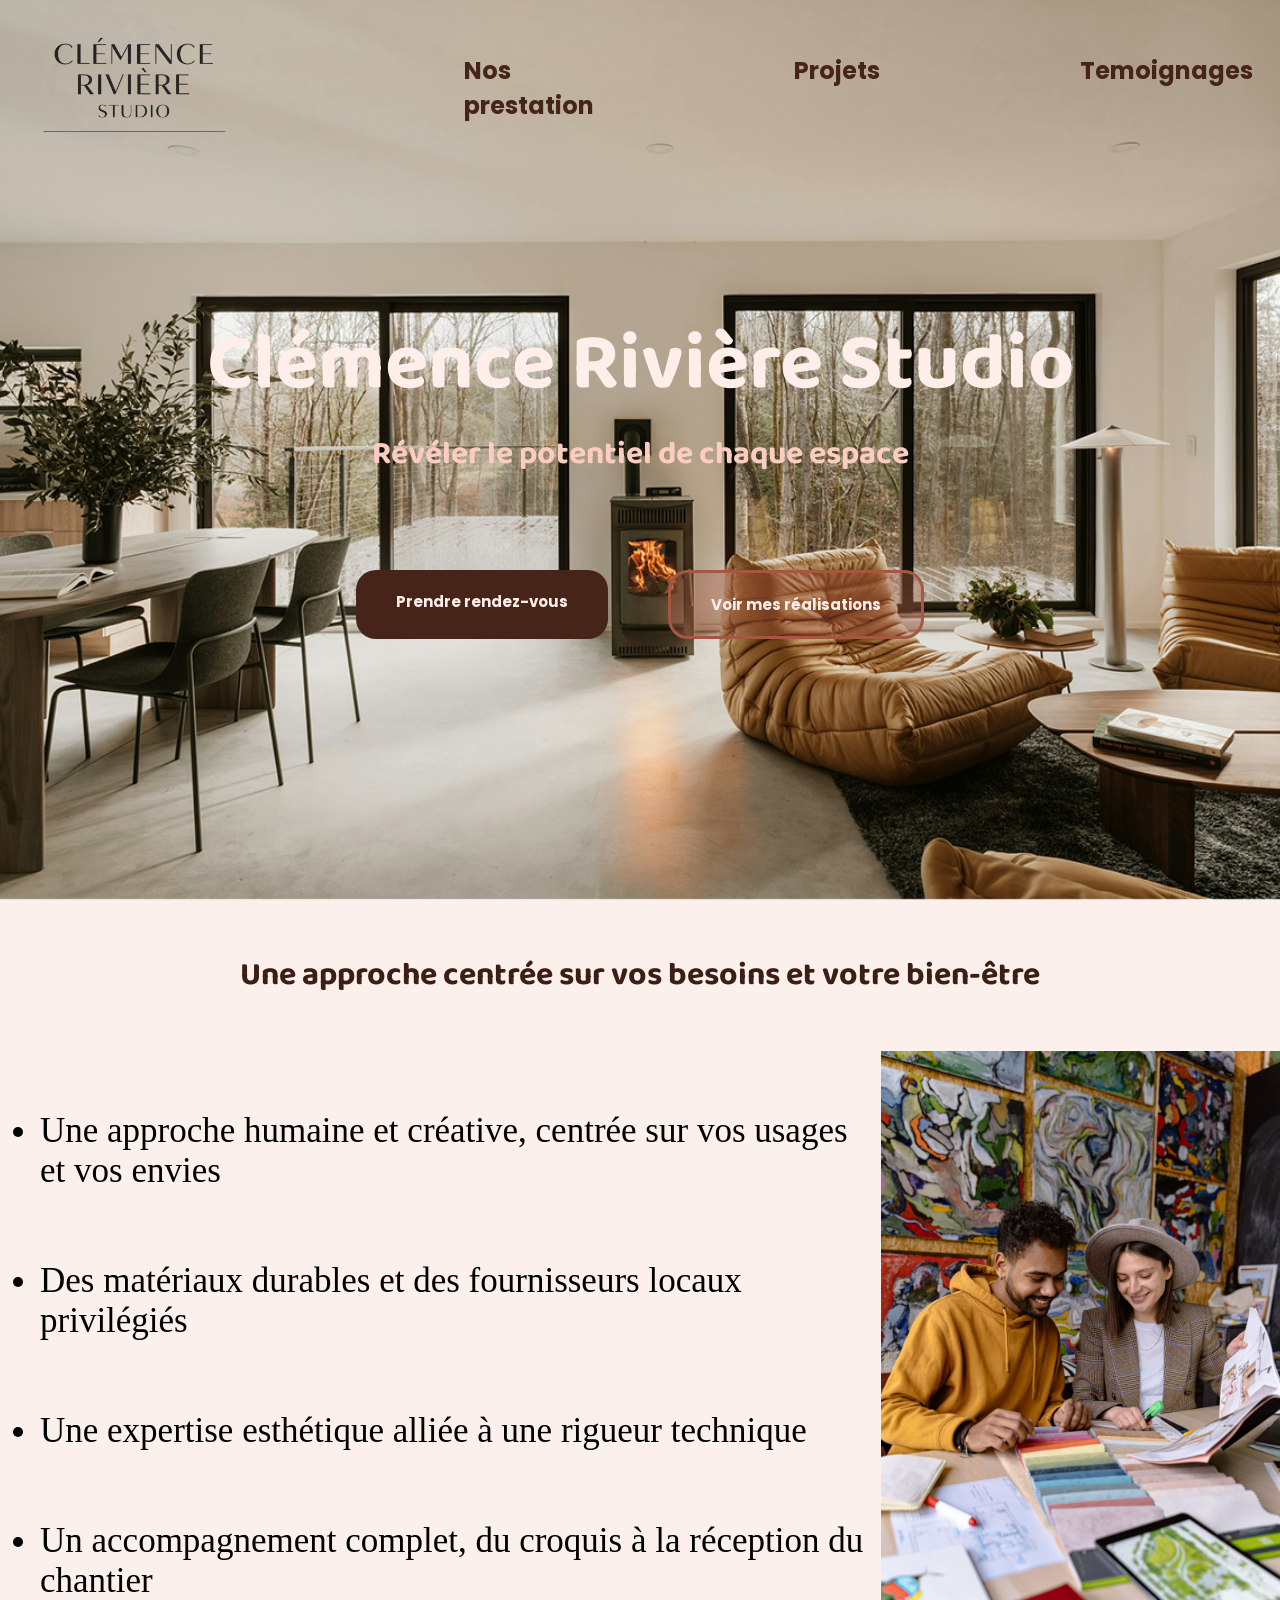
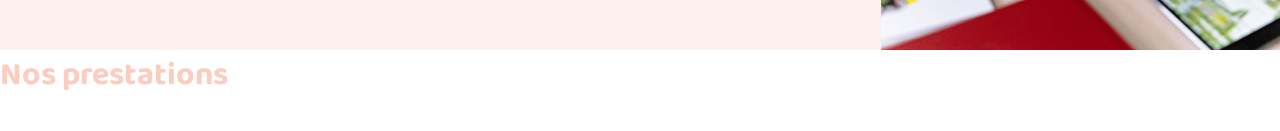
==== index(1).html @ 59224a1b "add animation" ====
<!DOCTYPE html>
<html lang="en">
<head>
    <meta charset="UTF-8">
    <meta name="viewport" content="width=device-width, initial-scale=1.0">
    <title>Document</title>
    <link rel="stylesheet" href="style.css">
   <link rel="preconnect" href="https://fonts.googleapis.com">
<link rel="preconnect" href="https://fonts.gstatic.com" crossorigin>
<link href="https://fonts.googleapis.com/css2?family=Baloo+2:wght@400..800&family=Poppins:ital,wght@0,100;0,200;0,300;0,400;0,500;0,600;0,700;0,800;0,900;1,100;1,200;1,300;1,400;1,500;1,600;1,700;1,800;1,900&display=swap" rel="stylesheet">
</head>
<script>
    window.addEventListener("scroll", function() {

        const navbar = document.querySelector("header");

        if (window.scrollY > 100) {
            navbar.classList.add("scrolled");
        } else {
            navbar.classList.remove("scrolled");
        }

    });
    window.addEventListener("scroll", function() {
        const container =document.querySelector(".container2");
        if(window.scrollY > 200) {
            container.classList.add("scrolle");
        } else {
            container.classList.remove("scrolle");
        }
    });
</script>
<body>
    <header>
        <a href=""><img src="/asset/logo.png" alt="" width="259px" height="169px"></a>
        <nav>
            <a href="">Nos prestation</a>
            <a href="">Projets</a>
            <a href="">Temoignages</a>
            <a href="">contact</a>
        </nav>
    </header>
    <main>
        <section class="hero">
            <div class="container">
                <h1>Clémence Rivière Studio</h1>
                <h2>Révéler le potentiel de chaque espace</h2>
                <div class="bouton">
                <a class="rdv" href="">Prendre rendez-vous</a>
                <a class="réalisation" href="">Voir mes réalisations</a>
            </div>
            </div>
        </section>
        <section class="promesse">
            <h2 class="bien-être">Une approche centrée sur vos besoins et votre bien-être</h2>
            <div class="container2">
                <ul class="liste1">
                    <li>
                        Une approche humaine et créative, centrée sur vos usages et vos envies
                    </li><br>
                    <li>
                        Des matériaux durables et des fournisseurs locaux privilégiés
                    </li><br>
                    <li>
                        Une expertise esthétique alliée à une rigueur technique
                    </li><br>
                    <li>
                        Un accompagnement complet, du croquis à la réception du chantier
                    </li>
                </ul>
                <img src="/asset/promesses-pexels-shkrabaanthony-6322392.jpg" alt="" width="399px" height="599px">
            </div>
        </section>
        <section class="prestation">
            <h2 class="titre-prestation">Nos prestations</h2>
            <div class="container3">

            </div>
        </section>
    </main>
</body>
</html>
---- style.css ----
body {
  margin: 0;
}
header {
  display: flex;   
    position: fixed;
    background-size: cover;
    top: 0;
    left: 0;
    width: 100%;
    display: flex;
    align-items: center;
    padding: 1px 5px;
    background-color: transparent;  
    transition: background-color 0.3s ease
}

nav {
  display: flex;
  margin-left: 200px;
  gap: 200px;
}
nav a {
  font-family: "Poppins", sans-serif;
  font-weight: 600;
  font-style: normal;
  text-decoration: none;
  color: #47241a;
  font-weight: bolder;
  font-size: 24px;
}
.hero {
  width: 100%;
  height: 100vh;
  background-image: url("asset/unsplash_fZHP8uq6WhQ.png");
  background-size: cover;
  background-position: center;
}
.container {
    padding-top: 100px;
  height: 800px;
  display: flex;
  justify-content: center;
  align-items: center;
  flex-direction: column;
  animation: apparition 1.5s ease-out;
}
h1 {
  
  margin: 0px;
  padding: 0px;
  color: #ffeeea;
  font-family: "Baloo 2", sans-serif;
  font-optical-sizing: auto;
  font-weight: bolder;
  font-size: 80px;
}
h2 {
  margin: 0px;
  padding: 0px;
  font-family: "Baloo 2", sans-serif;
  color: #fbcdc0;
  font-size: 32px;
  margin-bottom: 30px;
}

@keyframes apparition {

    from {
        opacity: 0;
        transform: translateY(40px);
    }

    to {
        opacity: 1;
        transform: translateY(0);
    }

}

.bouton a {
  text-decoration: none;
  padding: 20px 40px 20px 40px;
  border-radius: 20px;
}
.bouton {
  margin: 60px;
  display: flex;
  gap: 60px;
}
.rdv {
  font-family: "Poppins", sans-serif;
  font-weight: bold;
  font-style: normal;
  color: #ffeeea;
  background-color: #47241a;
  font-size: 15px;
}
.réalisation{
  background-color: #a456415f;
    border: solid;
    font-family: "Poppins", sans-serif;
    border-color:#A45741 ;
    color: #ffeeea;
    font-size: 15px;
    font-weight: bold;
}
.rdv:hover{
    background-color: #3B1E15;
}
.réalisation:hover{
    background-color: #A45741;
}
.promesse{
    background-color: #fcf0ed;
}
.container2{
    padding-top: 20px;
display: flex;
justify-content: space-around;
}
.container2.scrolle{
   animation: slide-in 3s;
}

 @keyframes slide-in {
    from {
        transform: translateX(100px);
        opacity: 0;
    }

    to {
        transform: translateX(0);
        opacity: 1;
    }
}

.liste1{
    margin-top: 30px;
    font-size: 35px;
}
.bien-être{
    color: #3B1E15;
    padding-top: 50px;
    display: flex;
    justify-content: center;
}
li{
    padding-top: 30px;
}
header.scrolled {
  background-color: #ffffff;
}
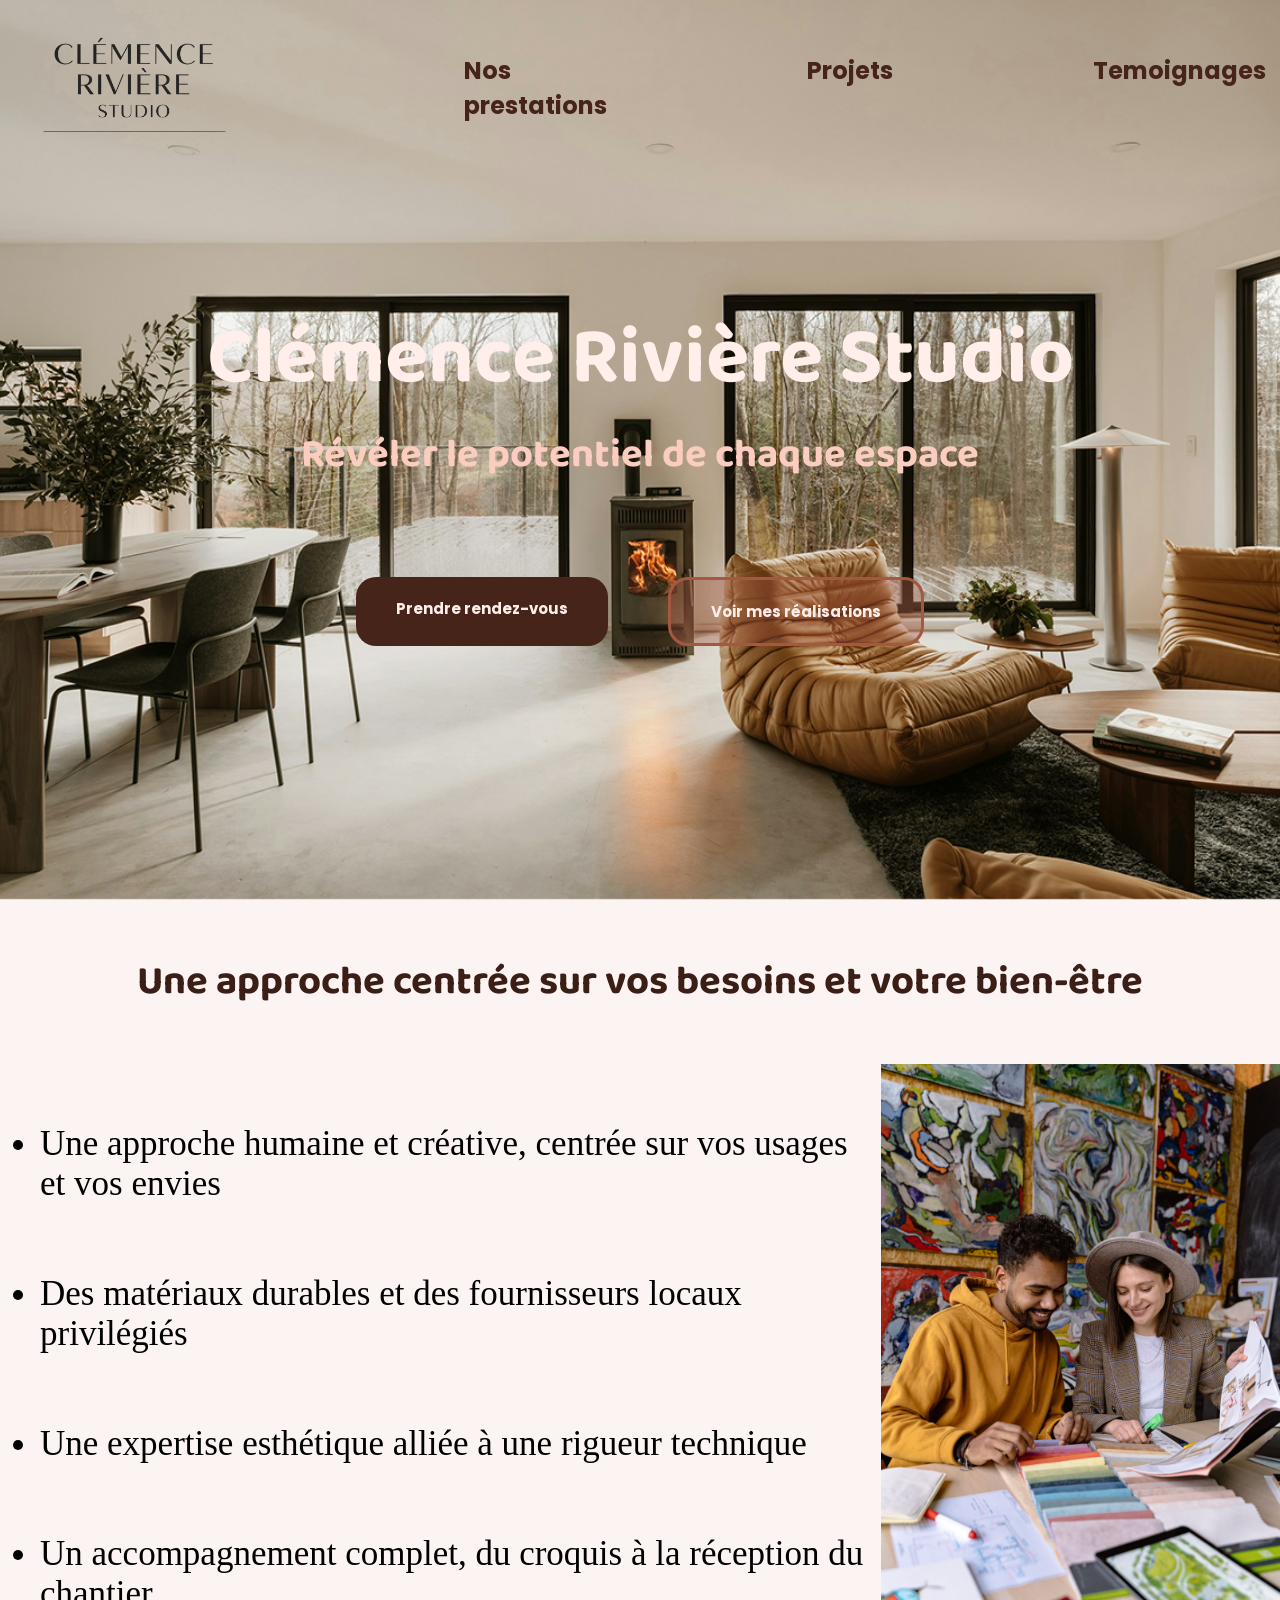
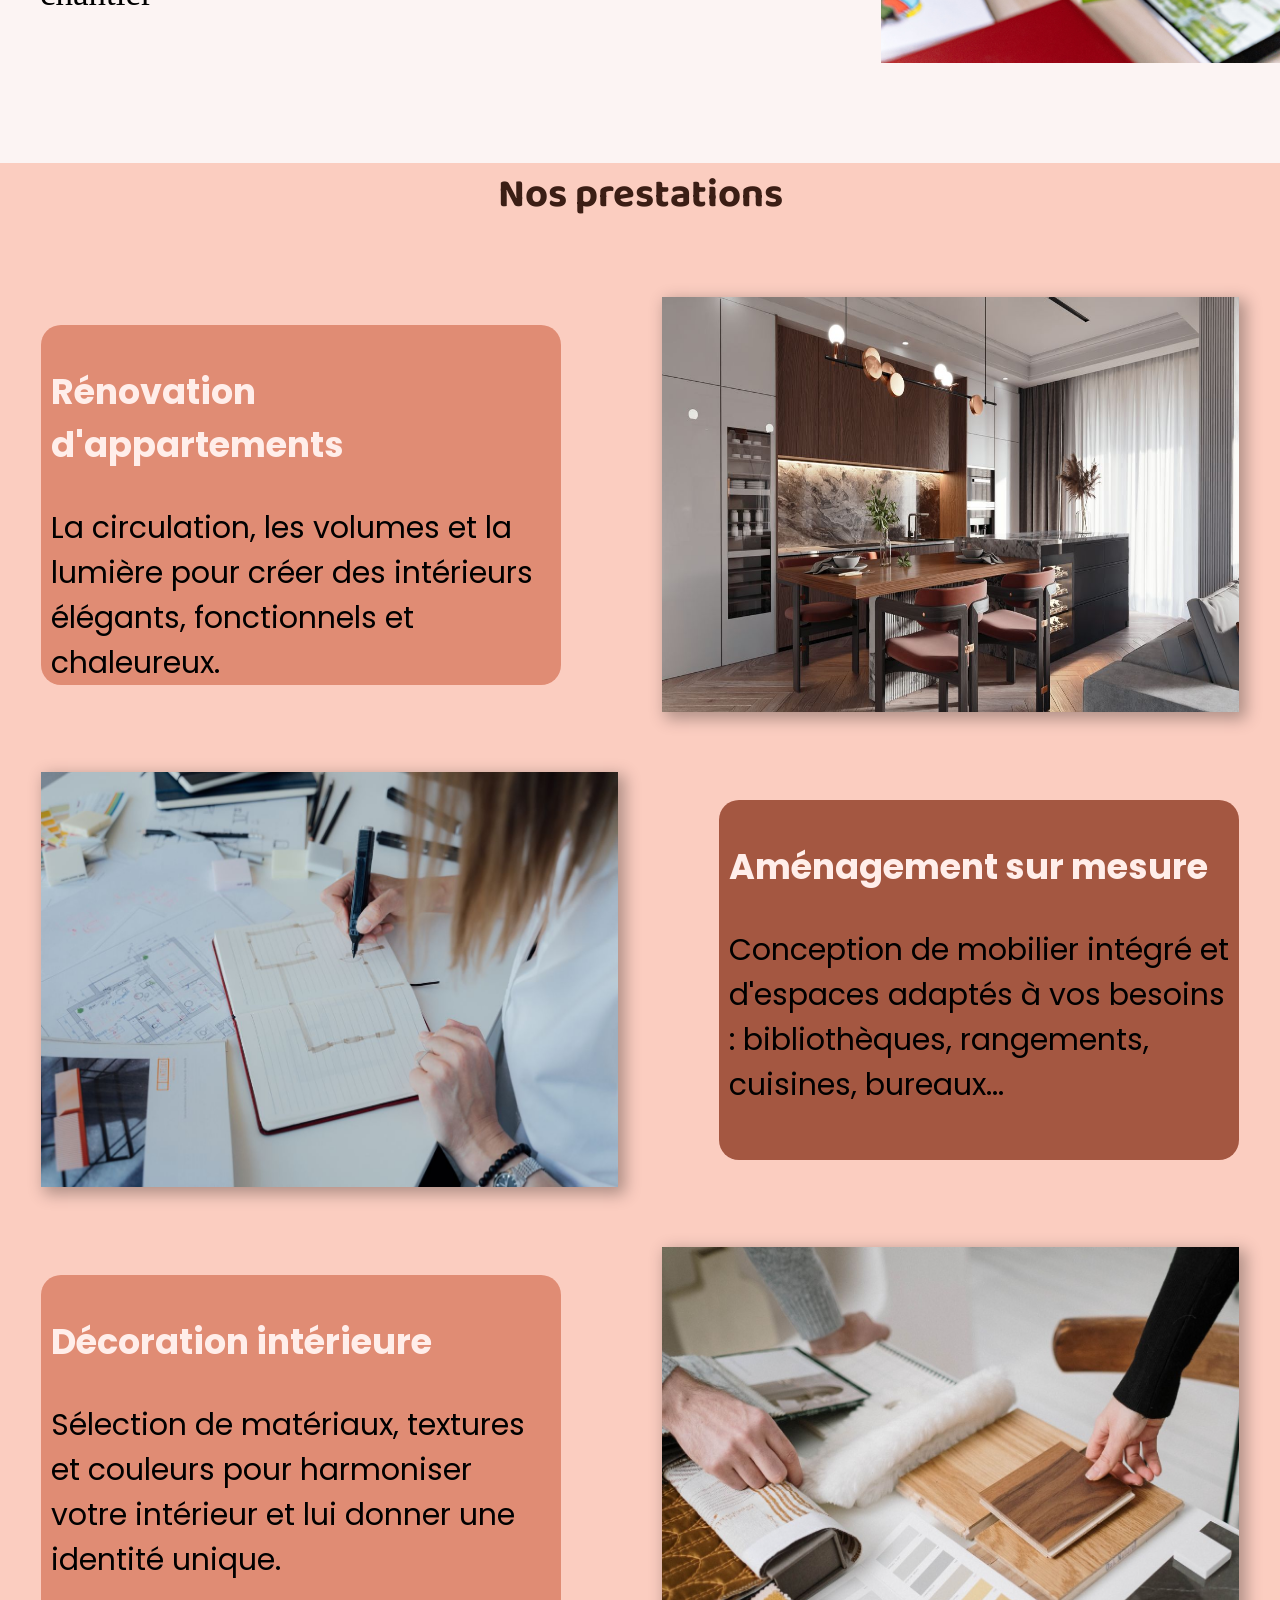
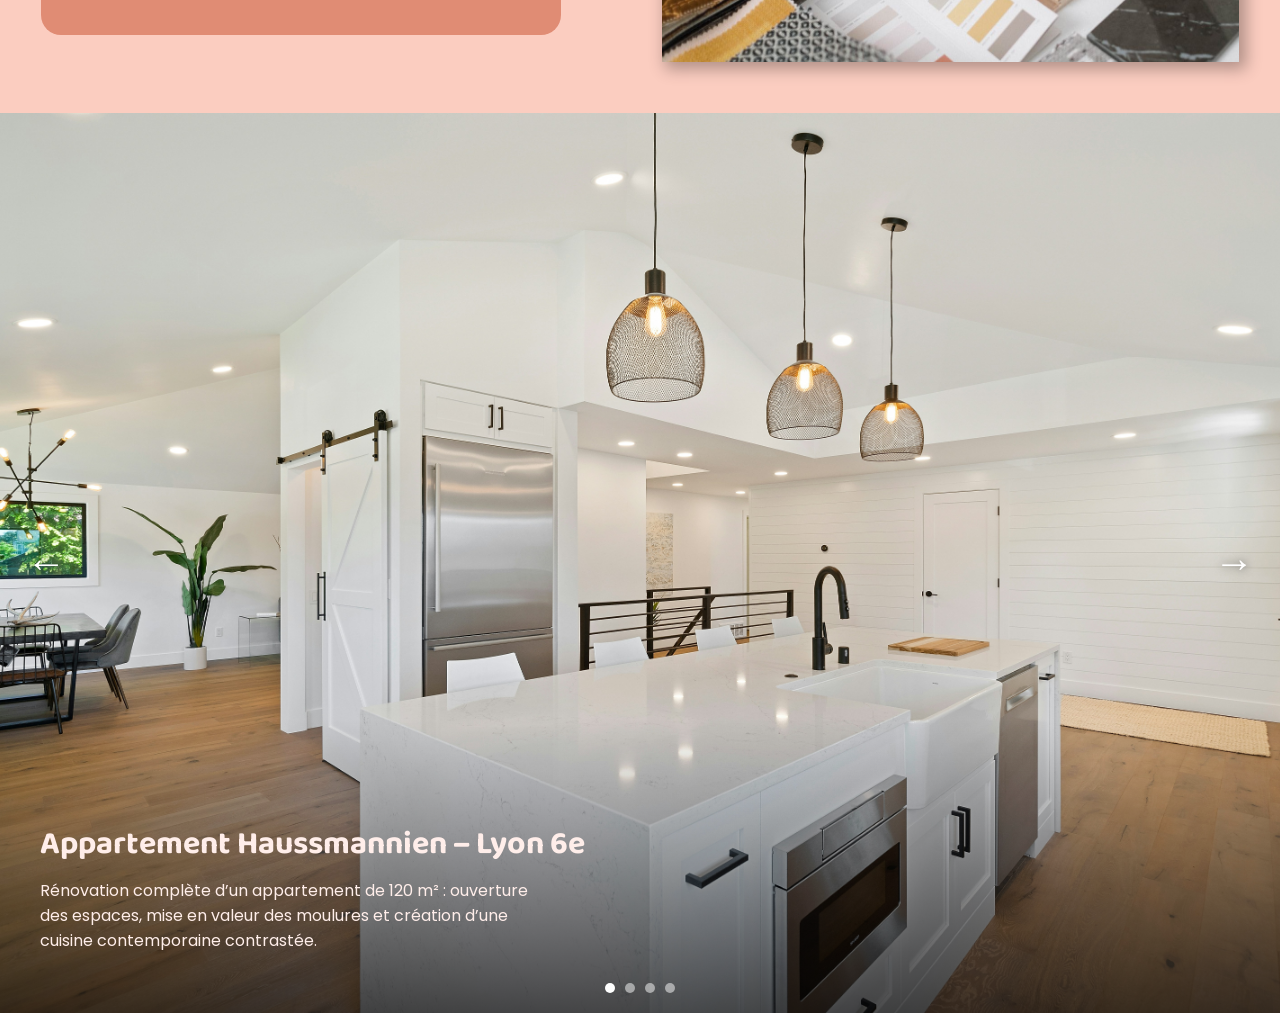
==== commit 91b710e4: "architecture" ====
--- a/index(1).html
+++ b/index(1).html
@@ -1,82 +1,153 @@
-<!DOCTYPE html>
+<!doctype html>
 <html lang="en">
-<head>
-    <meta charset="UTF-8">
-    <meta name="viewport" content="width=device-width, initial-scale=1.0">
+  <head>
+    <meta charset="UTF-8" />
+    <meta name="viewport" content="width=device-width, initial-scale=1.0" />
     <title>Document</title>
-    <link rel="stylesheet" href="style.css">
-   <link rel="preconnect" href="https://fonts.googleapis.com">
-<link rel="preconnect" href="https://fonts.gstatic.com" crossorigin>
-<link href="https://fonts.googleapis.com/css2?family=Baloo+2:wght@400..800&family=Poppins:ital,wght@0,100;0,200;0,300;0,400;0,500;0,600;0,700;0,800;0,900;1,100;1,200;1,300;1,400;1,500;1,600;1,700;1,800;1,900&display=swap" rel="stylesheet">
-</head>
-<script>
-    window.addEventListener("scroll", function() {
-
-        const navbar = document.querySelector("header");
-
-        if (window.scrollY > 100) {
-            navbar.classList.add("scrolled");
-        } else {
-            navbar.classList.remove("scrolled");
-        }
-
-    });
-    window.addEventListener("scroll", function() {
-        const container =document.querySelector(".container2");
-        if(window.scrollY > 200) {
-            container.classList.add("scrolle");
-        } else {
-            container.classList.remove("scrolle");
-        }
-    });
-</script>
-<body>
+    <link rel="stylesheet" href="style.css" />
+    <link rel="preconnect" href="https://fonts.googleapis.com" />
+    <link rel="preconnect" href="https://fonts.gstatic.com" crossorigin />
+    <link
+      href="https://fonts.googleapis.com/css2?family=Baloo+2:wght@400..800&family=Poppins:ital,wght@0,100;0,200;0,300;0,400;0,500;0,600;0,700;0,800;0,900;1,100;1,200;1,300;1,400;1,500;1,600;1,700;1,800;1,900&display=swap"
+      rel="stylesheet"
+    />
+  </head>
+  <body>
     <header>
-        <a href=""><img src="/asset/logo.png" alt="" width="259px" height="169px"></a>
-        <nav>
-            <a href="">Nos prestation</a>
-            <a href="">Projets</a>
-            <a href="">Temoignages</a>
-            <a href="">contact</a>
-        </nav>
+      <a href=""
+        ><img src="/asset/logo.png" alt="" width="259px" height="169px"
+      /></a>
+      <nav>
+        <a href="">Nos prestations</a>
+        <a href="">Projets</a>
+        <a href="">Temoignages</a>
+        <a href="">Contact</a>
+      </nav>
     </header>
     <main>
-        <section class="hero">
-            <div class="container">
-                <h1>Clémence Rivière Studio</h1>
-                <h2>Révéler le potentiel de chaque espace</h2>
-                <div class="bouton">
-                <a class="rdv" href="">Prendre rendez-vous</a>
-                <a class="réalisation" href="">Voir mes réalisations</a>
+      <section class="hero">
+        <div class="container">
+          <h1>Clémence Rivière Studio</h1>
+          <h2>Révéler le potentiel de chaque espace</h2>
+          <div class="bouton">
+            <a class="rdv" href="">Prendre rendez-vous</a>
+            <a class="réalisation" href="">Voir mes réalisations</a>
+          </div>
+        </div>
+      </section>
+      <section class="promesse">
+        <h2 class="bien-être">
+          Une approche centrée sur vos besoins et votre bien-être
+        </h2>
+        <div class="container2">
+          <ul class="liste1">
+            <li>
+              Une approche humaine et créative, centrée sur vos usages et vos
+              envies
+            </li>
+            <br />
+            <li>
+              Des matériaux durables et des fournisseurs locaux privilégiés
+            </li>
+            <br />
+            <li>Une expertise esthétique alliée à une rigueur technique</li>
+            <br />
+            <li>
+              Un accompagnement complet, du croquis à la réception du chantier
+            </li>
+          </ul>
+          <img
+            src="/asset/promesses-pexels-shkrabaanthony-6322392.jpg"
+            alt=""
+            width="399px"
+            height="599px"
+          />
+        </div>
+      </section>
+      <section class="prestation">
+        <h2 class="titre-prestation">Nos prestations</h2>
+        <div class="Rénovation">
+          <div class="texte">
+            <h3>Rénovation d'appartements</h3>
+            <p>
+              La circulation, les volumes et la lumière pour créer des
+              intérieurs élégants, fonctionnels et chaleureux.
+            </p>
+          </div>
+          <img
+            class="img-renovation"
+            src="/asset/renovation-pexels-scene-design-144978225-14615702.jpg"
+            alt=""
+            width="577px"
+            height="415px"
+          />
+        </div>
+        <div class="Rénovation inverse">
+          <div class="texte">
+            <h3>Aménagement sur mesure</h3>
+            <p>
+              Conception de mobilier intégré et d'espaces adaptés à vos besoins
+              : bibliothèques, rangements, cuisines, bureaux...
+            </p>
+          </div>
+          <img
+          class="img-renovation"
+            src="/asset/amenagement-pexels-shkrabaanthony-5292237.jpg"
+            alt=""
+            width="577px"
+            height="415px"
+          />
+        </div>
+        <div class="Rénovation">
+          <div class="texte">
+            <h3>Décoration intérieure</h3>
+            <p>
+              Sélection de matériaux, textures et couleurs pour harmoniser votre
+              intérieur et lui donner une identité unique.
+            </p>
+          </div>
+          <img
+          class="img-renovation"
+            src ="/asset/decoration-interieur-pexels-cottonbro-6583355.jpg"
+            alt=""
+            width="577px"
+            height="415px"
+          />
+        </div>
+      </section>
+      <section>
+        <section class="slider">
+    <div class="slides">
+        <div class="slide">
+            <div class="legende">
+                <h3> Appartement Haussmannien – Lyon 6e</h3>
+                <p>Rénovation complète d’un appartement de 120 m² : ouverture des espaces, mise en valeur des moulures et création d’une cuisine contemporaine contrastée.</p>
             </div>
+        </div>
+        <div class="slide">
+            <div class="legende">
+                <h3>Maison contemporaine – Annecy</h3>
+                <p>Aménagement intérieur complet : création d’un grand espace de vie traversant, matériaux naturels et mobilier sur mesure en bois clair.</p>
             </div>
-        </section>
-        <section class="promesse">
-            <h2 class="bien-être">Une approche centrée sur vos besoins et votre bien-être</h2>
-            <div class="container2">
-                <ul class="liste1">
-                    <li>
-                        Une approche humaine et créative, centrée sur vos usages et vos envies
-                    </li><br>
-                    <li>
-                        Des matériaux durables et des fournisseurs locaux privilégiés
-                    </li><br>
-                    <li>
-                        Une expertise esthétique alliée à une rigueur technique
-                    </li><br>
-                    <li>
-                        Un accompagnement complet, du croquis à la réception du chantier
-                    </li>
-                </ul>
-                <img src="/asset/promesses-pexels-shkrabaanthony-6322392.jpg" alt="" width="399px" height="599px">
+        </div>
+        <div class="slide">
+            <div class="legende">
+                <h3>Studio étudiant – Villeurbanne</h3>
+                <p>Optimisation d’un petit espace de 25 m² avec mobilier modulable et ambiance minimaliste chaleureuse.</p>
             </div>
-        </section>
-        <section class="prestation">
-            <h2 class="titre-prestation">Nos prestations</h2>
-            <div class="container3">
-
+        </div>
+        <div class="slide">
+            <div class="legende">
+                <h3>Boutique artisanale – Croix-Rousse</h3>
+                <p>Transformation d’un ancien atelier en boutique lumineuse : jeu de textures entre béton ciré, bois brut et verrières d’atelier.</p>
             </div>
-        </section>
+        </div>
+    </div>
+    <button class="fleche gauche" aria-label="Image précédente">←</button>
+    <button class="fleche droite" aria-label="Image suivante">→</button>
+    <div class="points"></div>
+      </section>
     </main>
-</body>
-</html>+    <script src="app.js"></script>
+  </body>
+</html>
--- a/style.css
+++ b/style.css
@@ -12,7 +12,8 @@
     align-items: center;
     padding: 1px 5px;
     background-color: transparent;  
-    transition: background-color 0.3s ease
+    transition: background-color 0.3s ease;
+    z-index: 10;
 }
 
 nav {
@@ -60,7 +61,7 @@
   padding: 0px;
   font-family: "Baloo 2", sans-serif;
   color: #fbcdc0;
-  font-size: 32px;
+  font-size: 40px;
   margin-bottom: 30px;
 }
 
@@ -112,7 +113,8 @@
     background-color: #A45741;
 }
 .promesse{
-    background-color: #fcf0ed;
+    background-color: #fcf4f3;
+    padding-bottom: 100px;
 }
 .container2{
     padding-top: 20px;
@@ -140,6 +142,7 @@
     font-size: 35px;
 }
 .bien-être{
+  font-size: 40px;
     color: #3B1E15;
     padding-top: 50px;
     display: flex;
@@ -152,3 +155,126 @@
   background-color: #ffffff;
 }
 
+.prestation{
+  background-color: #FBCDC0;
+  height: 1550px;
+}
+.titre-prestation{
+  color: #3B1E15;
+  display: flex;
+  justify-content: center;
+  margin-bottom: 70px;
+  font-size: 40px;
+}
+
+.Rénovation {
+  display: flex;
+  align-items: center;
+  gap: 60px;
+  justify-content: space-evenly;
+}
+
+.texte {
+  font-family: "Poppins", sans-serif;
+  border-radius: 20px;
+  font-size: 30px;
+  width: 500px;
+  background-color: #E08C74;
+  padding: 5px 10px 5px 10px;
+  height: 350px;
+}
+.img-renovation{
+  box-shadow: 5px 5px 15px 2px rgba(0, 0, 0, 0.3);
+}
+h3{
+  color: #ffeeea;
+}
+.inverse {
+  flex-direction: row-reverse;
+}
+.inverse .texte{
+  background-color: #A45741;
+}
+.prestation .Rénovation {
+  margin-bottom: 60px;
+}
+.slider {
+  position: relative;
+  width: 100%;
+  height: 100vh;
+  overflow: hidden;
+}
+.slides {
+  display: flex;
+  height: 100%;
+  transition: transform 0.8s ease;
+}
+.slide {
+  position: relative;
+  min-width: 100%;
+  height: 100%;
+  background-size: cover;
+  background-position: center;
+}
+
+/* une image par slide */
+.slide:nth-child(1) { background-image: url("asset/im3rd-media-FJZtZldA-uE-unsplash.jpg"); }
+.slide:nth-child(2) { background-image: url("asset/blanc2.png"); }
+.slide:nth-child(3) { background-image: url("/asset/hakim-menikh-lcoAS3tYlx4-unsplash.jpg"); }
+.slide:nth-child(4) { background-image: url("asset/tem-rysh-F6-U5fGAOik-unsplash.jpg"); }
+
+/* texte sur l'image */
+.legende {
+  position: absolute;
+  left: 0;
+  right: 0;
+  bottom: 0;
+  padding: 100px 40px 60px;
+  color: #ffeeea;
+  background: linear-gradient(to top, rgba(0, 0, 0, 0.65), transparent);
+}
+.legende h3 {
+  margin: 0 0 8px;
+  font-family: "Baloo 2", sans-serif;
+  font-size: 32px;
+}
+.legende p {
+  margin: 0;
+  max-width: 500px;
+  font-family: "Poppins", sans-serif;
+  font-size: 16px;
+}
+
+
+.fleche {
+  position: absolute;
+  top: 50%;
+  transform: translateY(-50%);
+  background: none;
+  border: none;
+  color: #fff;
+  font-size: 40px;
+  text-shadow: 0 0 8px rgba(0, 0, 0, 0.5);
+  cursor: pointer;
+}
+.gauche { left: 20px; }
+.droite { right: 20px; }
+
+.points {
+  position: absolute;
+  bottom: 20px;
+  left: 50%;
+  transform: translateX(-50%);
+  display: flex;
+  gap: 10px;
+}
+.point {
+  width: 10px;
+  height: 10px;
+  border-radius: 50%;
+  background: rgba(255, 255, 255, 0.5);
+  cursor: pointer;
+}
+.point.actif {
+  background: #fff;
+}
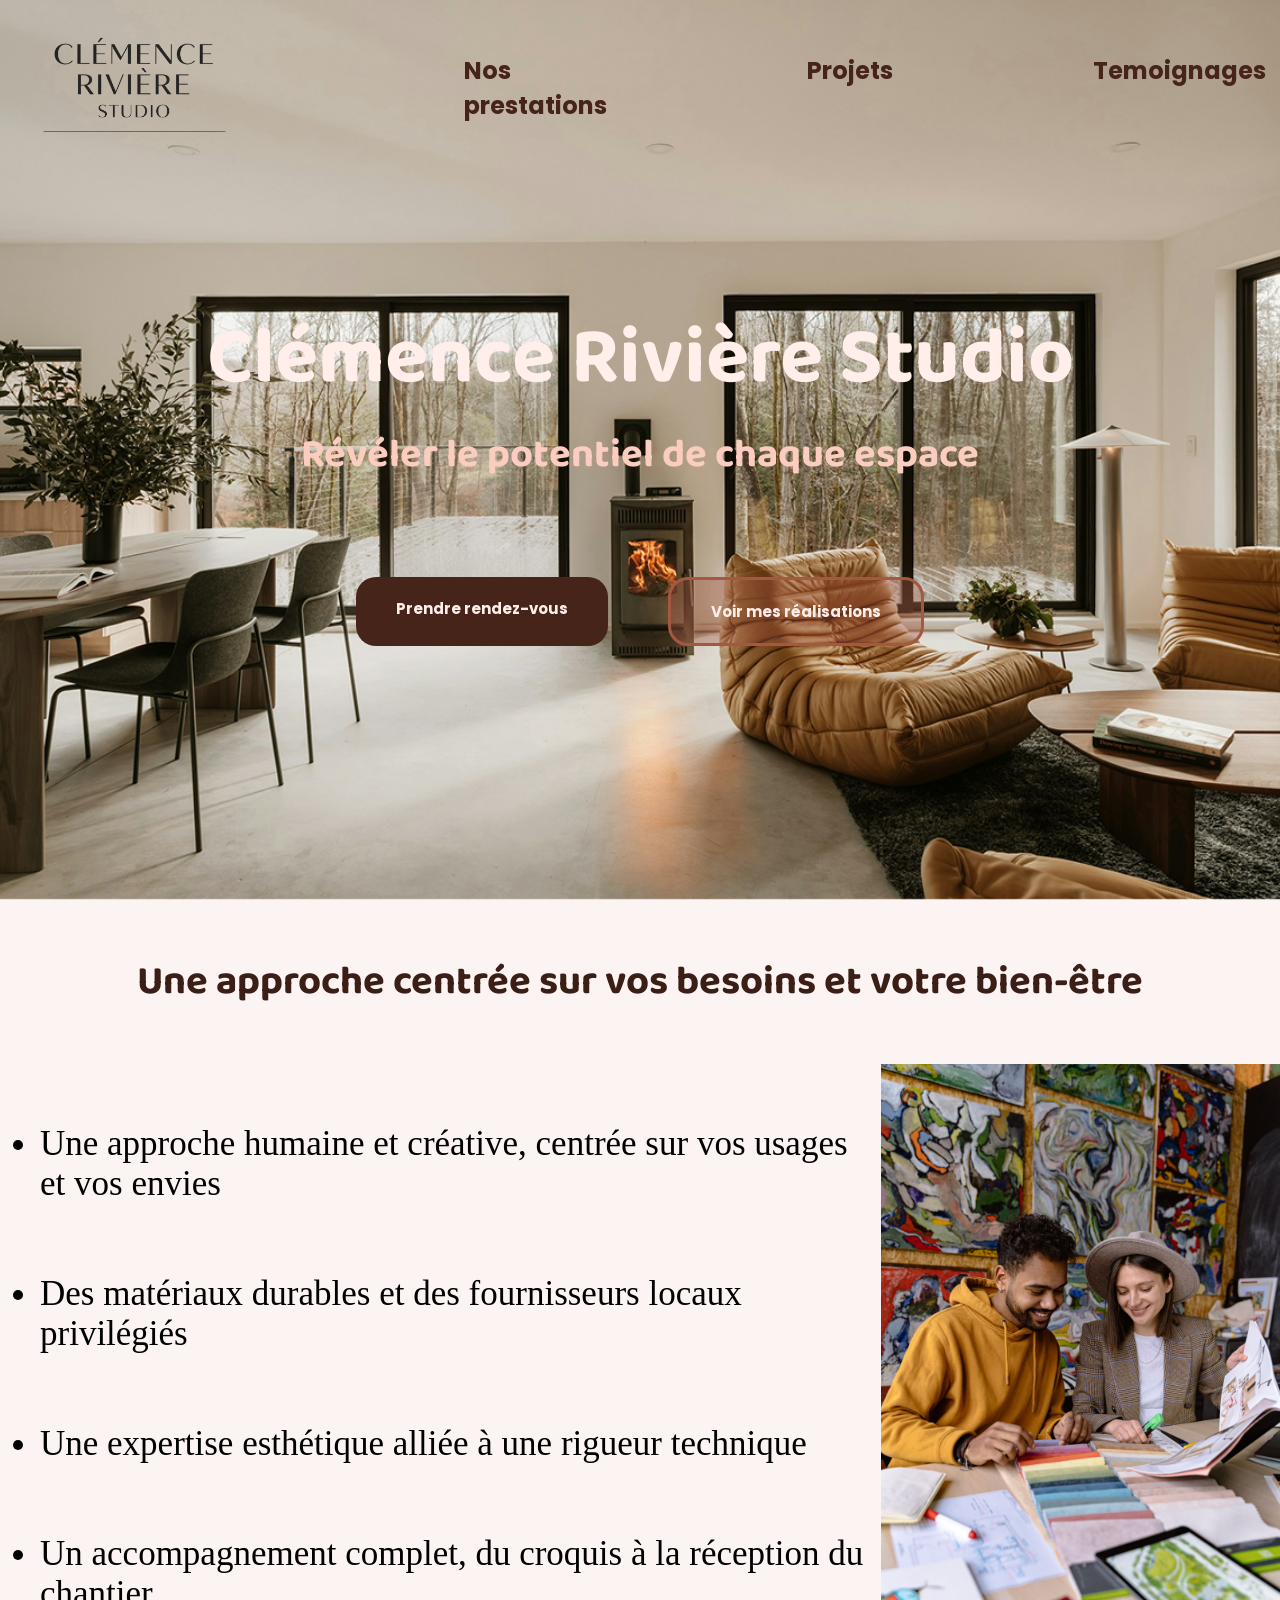
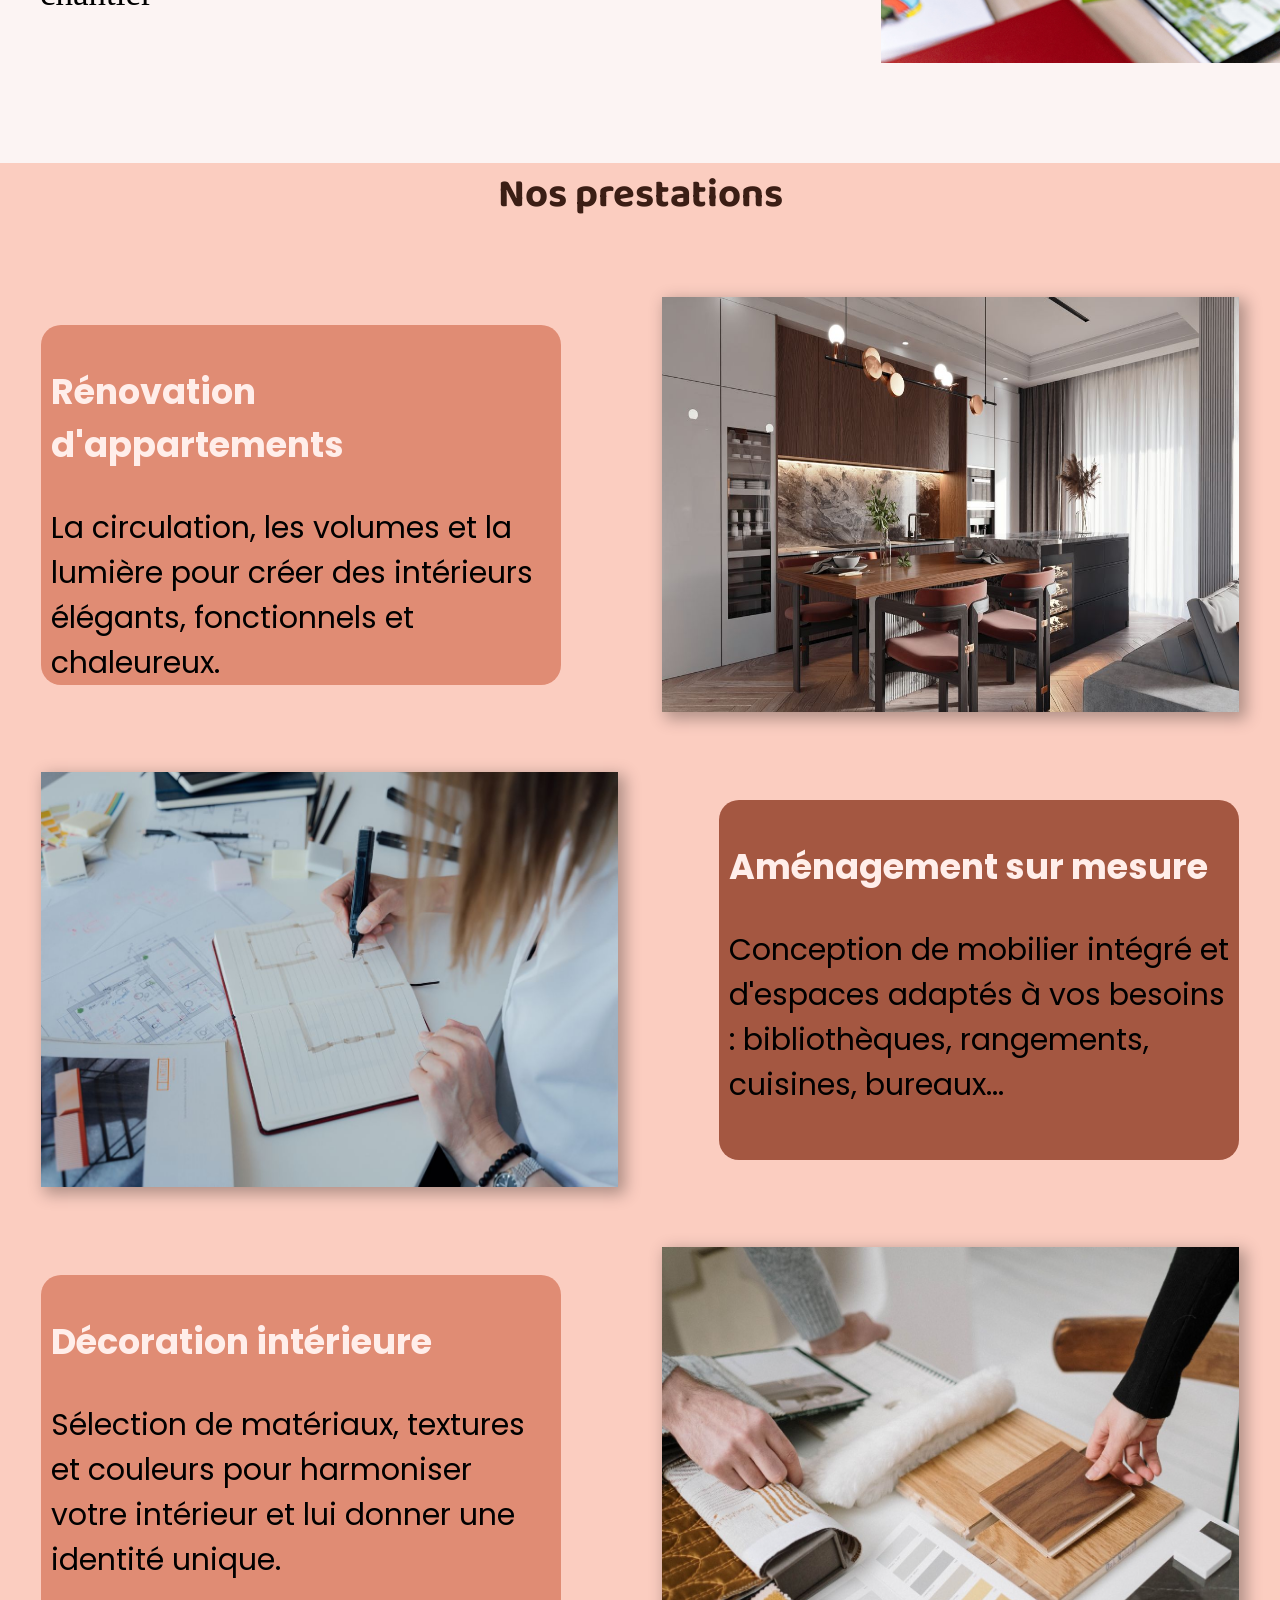
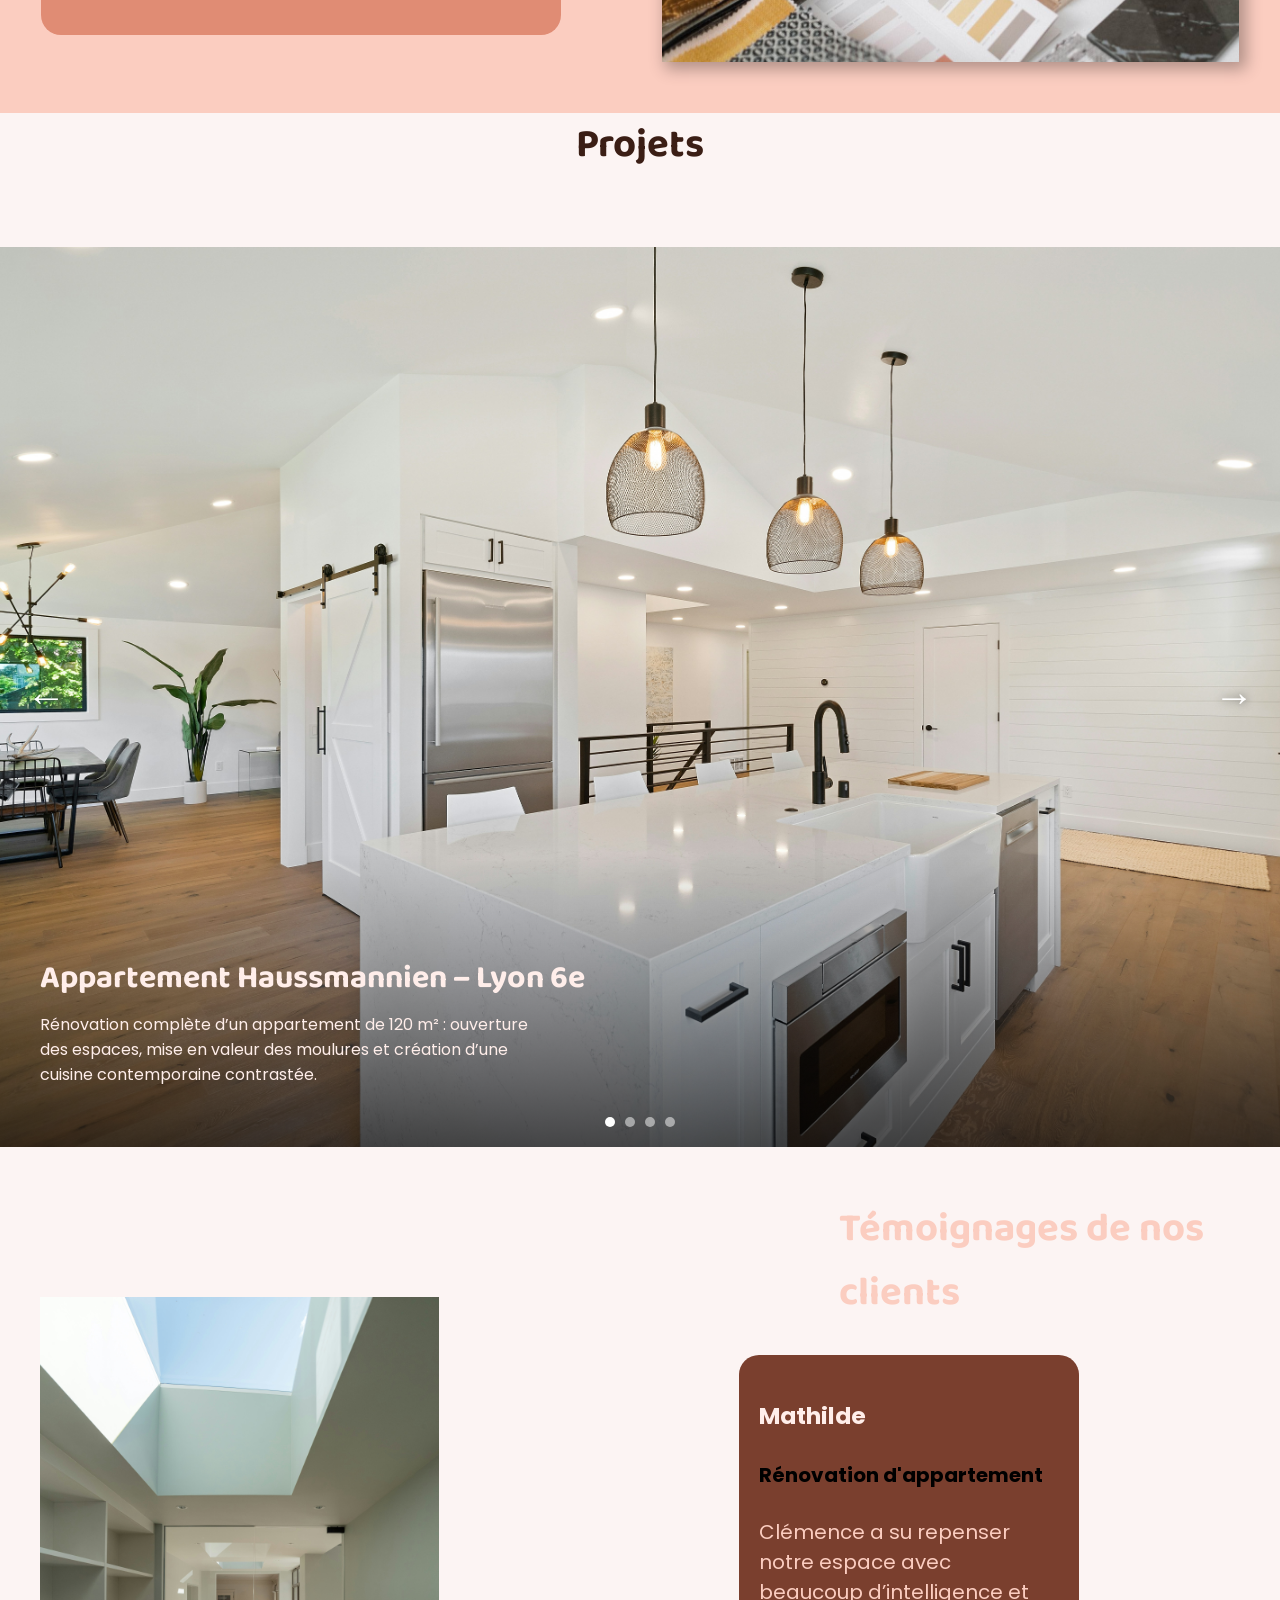
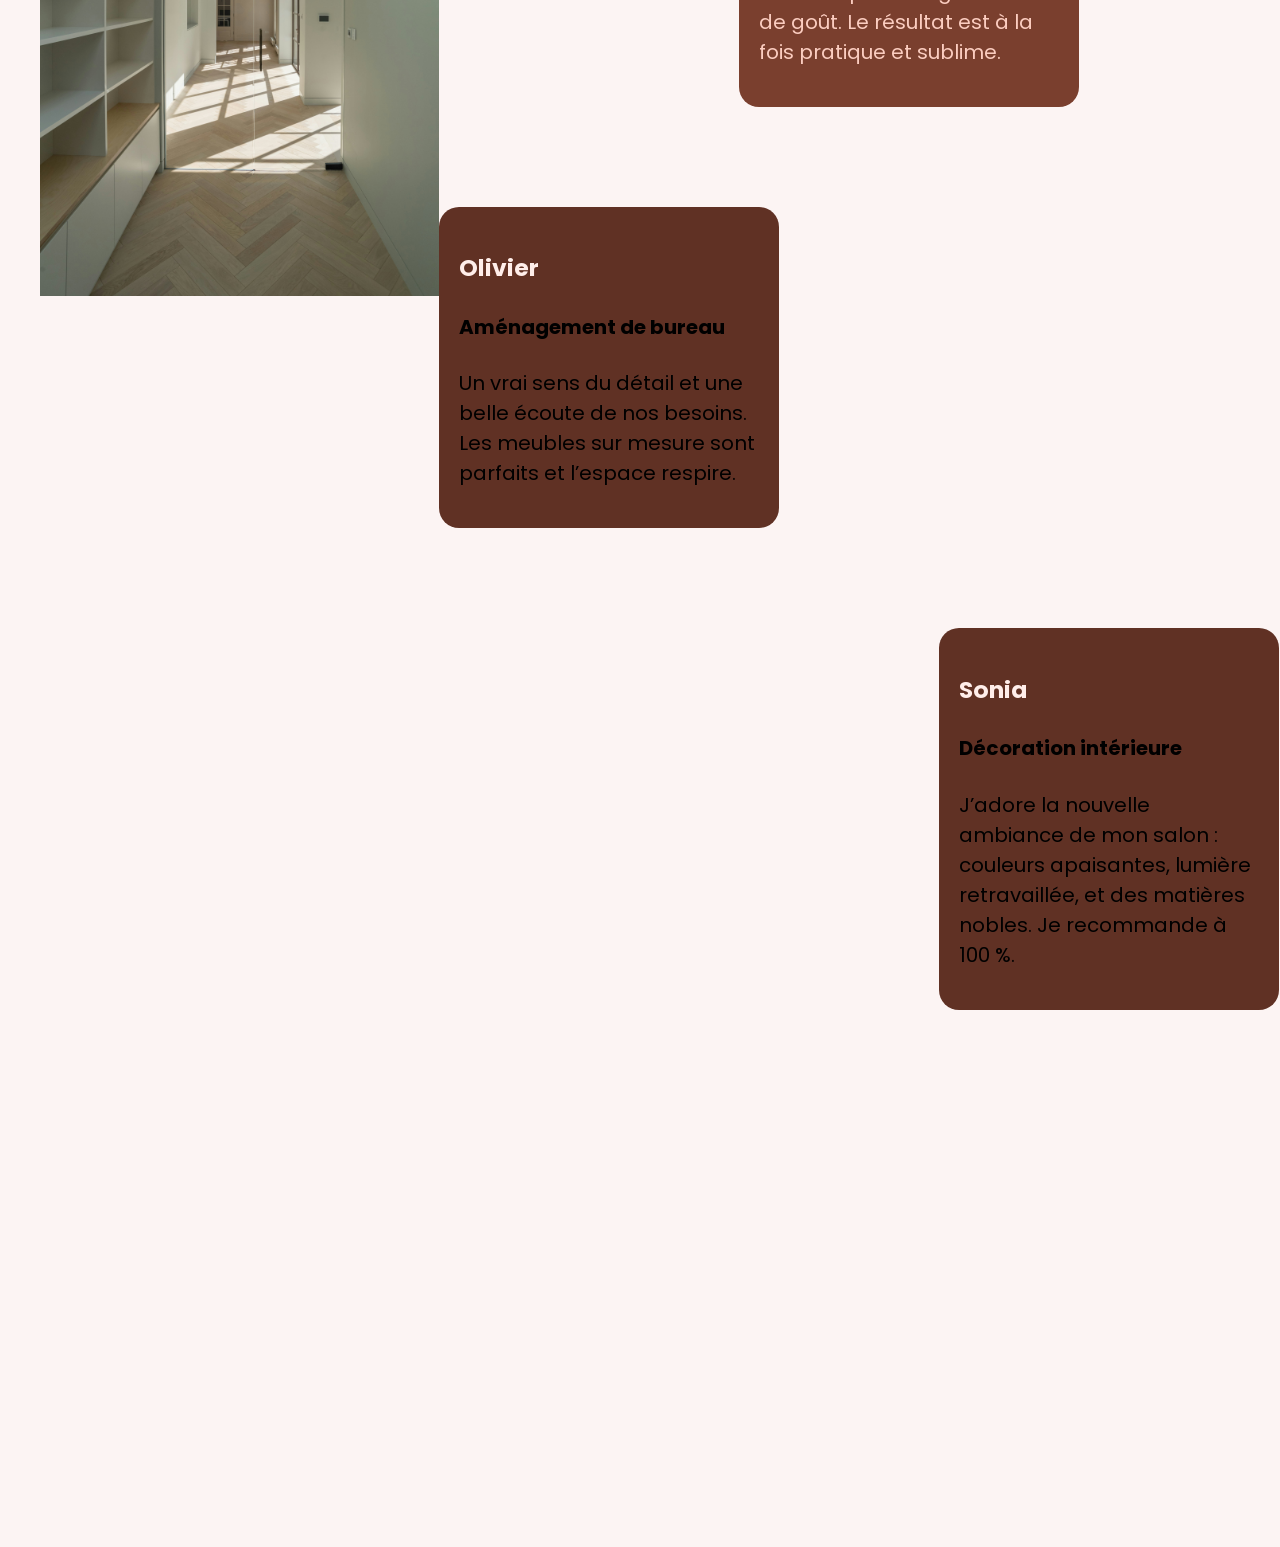
==== commit 0a0d9def: "footer" ====
--- a/index(1).html
+++ b/index(1).html
@@ -91,7 +91,7 @@
             </p>
           </div>
           <img
-          class="img-renovation"
+            class="img-renovation"
             src="/asset/amenagement-pexels-shkrabaanthony-5292237.jpg"
             alt=""
             width="577px"
@@ -107,45 +107,91 @@
             </p>
           </div>
           <img
-          class="img-renovation"
-            src ="/asset/decoration-interieur-pexels-cottonbro-6583355.jpg"
+            class="img-renovation"
+            src="/asset/decoration-interieur-pexels-cottonbro-6583355.jpg"
             alt=""
             width="577px"
             height="415px"
           />
         </div>
       </section>
-      <section>
+      <section class="Projets">
+        <h2 class="titre-prestation">Projets</h2>
         <section class="slider">
-    <div class="slides">
-        <div class="slide">
-            <div class="legende">
-                <h3> Appartement Haussmannien – Lyon 6e</h3>
-                <p>Rénovation complète d’un appartement de 120 m² : ouverture des espaces, mise en valeur des moulures et création d’une cuisine contemporaine contrastée.</p>
+          <div class="slides">
+            <div class="slide">
+              <div class="legende">
+                <h3>Appartement Haussmannien – Lyon 6e</h3>
+                <p>
+                  Rénovation complète d’un appartement de 120 m² : ouverture des
+                  espaces, mise en valeur des moulures et création d’une cuisine
+                  contemporaine contrastée.
+                </p>
+              </div>
             </div>
+            <div class="slide">
+              <div class="legende">
+                <h3>Maison contemporaine – Annecy</h3>
+                <p>
+                  Aménagement intérieur complet : création d’un grand espace de
+                  vie traversant, matériaux naturels et mobilier sur mesure en
+                  bois clair.
+                </p>
+              </div>
+            </div>
+            <div class="slide">
+              <div class="legende">
+                <h3>Studio étudiant – Villeurbanne</h3>
+                <p>
+                  Optimisation d’un petit espace de 25 m² avec mobilier
+                  modulable et ambiance minimaliste chaleureuse.
+                </p>
+              </div>
+            </div>
+            <div class="slide">
+              <div class="legende">
+                <h3>Boutique artisanale – Croix-Rousse</h3>
+                <p>
+                  Transformation d’un ancien atelier en boutique lumineuse : jeu
+                  de textures entre béton ciré, bois brut et verrières
+                  d’atelier.
+                </p>
+              </div>
+            </div>
+          </div>
+          <button class="fleche gauche" aria-label="Image précédente">←</button>
+          <button class="fleche droite" aria-label="Image suivante">→</button>
+          <div class="points"></div>
+        </section>
+      </section>
+      <section class="commentair">
+        <div class="container4">
+            <img class="blanc" src="/asset/jean-luc-benazet-oOvzE2L-n1A-unsplash.jpg" alt=""  width="399px"
+            height="599px">
+            <div class="textes">
+              <h2>Témoignages de nos clients</h2>
+              <div class="texte-flex">
+                <div class="textes2">
+                <h3>
+                  Mathilde
+                </h3>
+                <h4> Rénovation d'appartement</h4>
+                <p> Clémence a su repenser notre espace avec beaucoup d’intelligence et de goût. Le résultat est à la fois pratique et sublime.</p>
+              </div>
+              <div class="texte3">
+                  <h3>Olivier</h3>
+                  <h4>Aménagement de bureau</h4>
+                  <p> Un vrai sens du détail et une belle écoute de nos besoins. Les meubles sur mesure sont parfaits et l’espace respire.</p>
+              </div>
+                <div class="texte4">
+                <h3>Sonia</h3>
+                <h4>Décoration intérieure</h4>
+                <p>J’adore la nouvelle ambiance de mon salon : couleurs apaisantes, lumière retravaillée, et des matières nobles. Je recommande à 100 %.</p>
+              </div>
+              </div>
+            </div>
+          </div>
         </div>
-        <div class="slide">
-            <div class="legende">
-                <h3>Maison contemporaine – Annecy</h3>
-                <p>Aménagement intérieur complet : création d’un grand espace de vie traversant, matériaux naturels et mobilier sur mesure en bois clair.</p>
-            </div>
-        </div>
-        <div class="slide">
-            <div class="legende">
-                <h3>Studio étudiant – Villeurbanne</h3>
-                <p>Optimisation d’un petit espace de 25 m² avec mobilier modulable et ambiance minimaliste chaleureuse.</p>
-            </div>
-        </div>
-        <div class="slide">
-            <div class="legende">
-                <h3>Boutique artisanale – Croix-Rousse</h3>
-                <p>Transformation d’un ancien atelier en boutique lumineuse : jeu de textures entre béton ciré, bois brut et verrières d’atelier.</p>
-            </div>
-        </div>
-    </div>
-    <button class="fleche gauche" aria-label="Image précédente">←</button>
-    <button class="fleche droite" aria-label="Image suivante">→</button>
-    <div class="points"></div>
       </section>
     </main>
     <script src="app.js"></script>
--- a/style.css
+++ b/style.css
@@ -277,4 +277,62 @@
 }
 .point.actif {
   background: #fff;
+}
+.Projets{
+  background-color: #fcf4f3;
+}
+.commentair{
+  background-color: #fcf4f3;
+  height: 2000px;
+}
+.container4{
+display: flex;
+
+padding-top: 50px;
+}
+.textes2{
+margin-left: 300px;
+  width: 300px;
+  font-size: 20px;
+  font-family: "Poppins", sans-serif;
+  padding: 20px;
+  background-color: #603124;
+  border-radius: 20px;
+}
+.textes2 p{
+  color: #FBCDC0;
+}
+.texte-flex .textes2{
+  background-color: #7A3F2E;
+
+}
+.texte3{
+  margin-left: 0px;
+  width: 300px;
+  font-size: 20px;
+  font-family: "Poppins", sans-serif;
+  padding: 20px;
+  background-color: #603124;
+  border-radius: 20px;
+}
+.texte-flex{
+  gap: 100px;
+  display: flex;
+  flex-wrap: wrap;
+}
+.texte4{
+   margin-left: 500px;
+  width: 300px;
+  font-size: 20px;
+  font-family: "Poppins", sans-serif;
+  padding: 20px;
+  background-color: #603124;
+  border-radius: 20px;
+}
+.textes h2{
+  margin-left: 400px;
+}
+.blanc{
+  margin-top: 100px;
+  margin-left: 40px;
 }
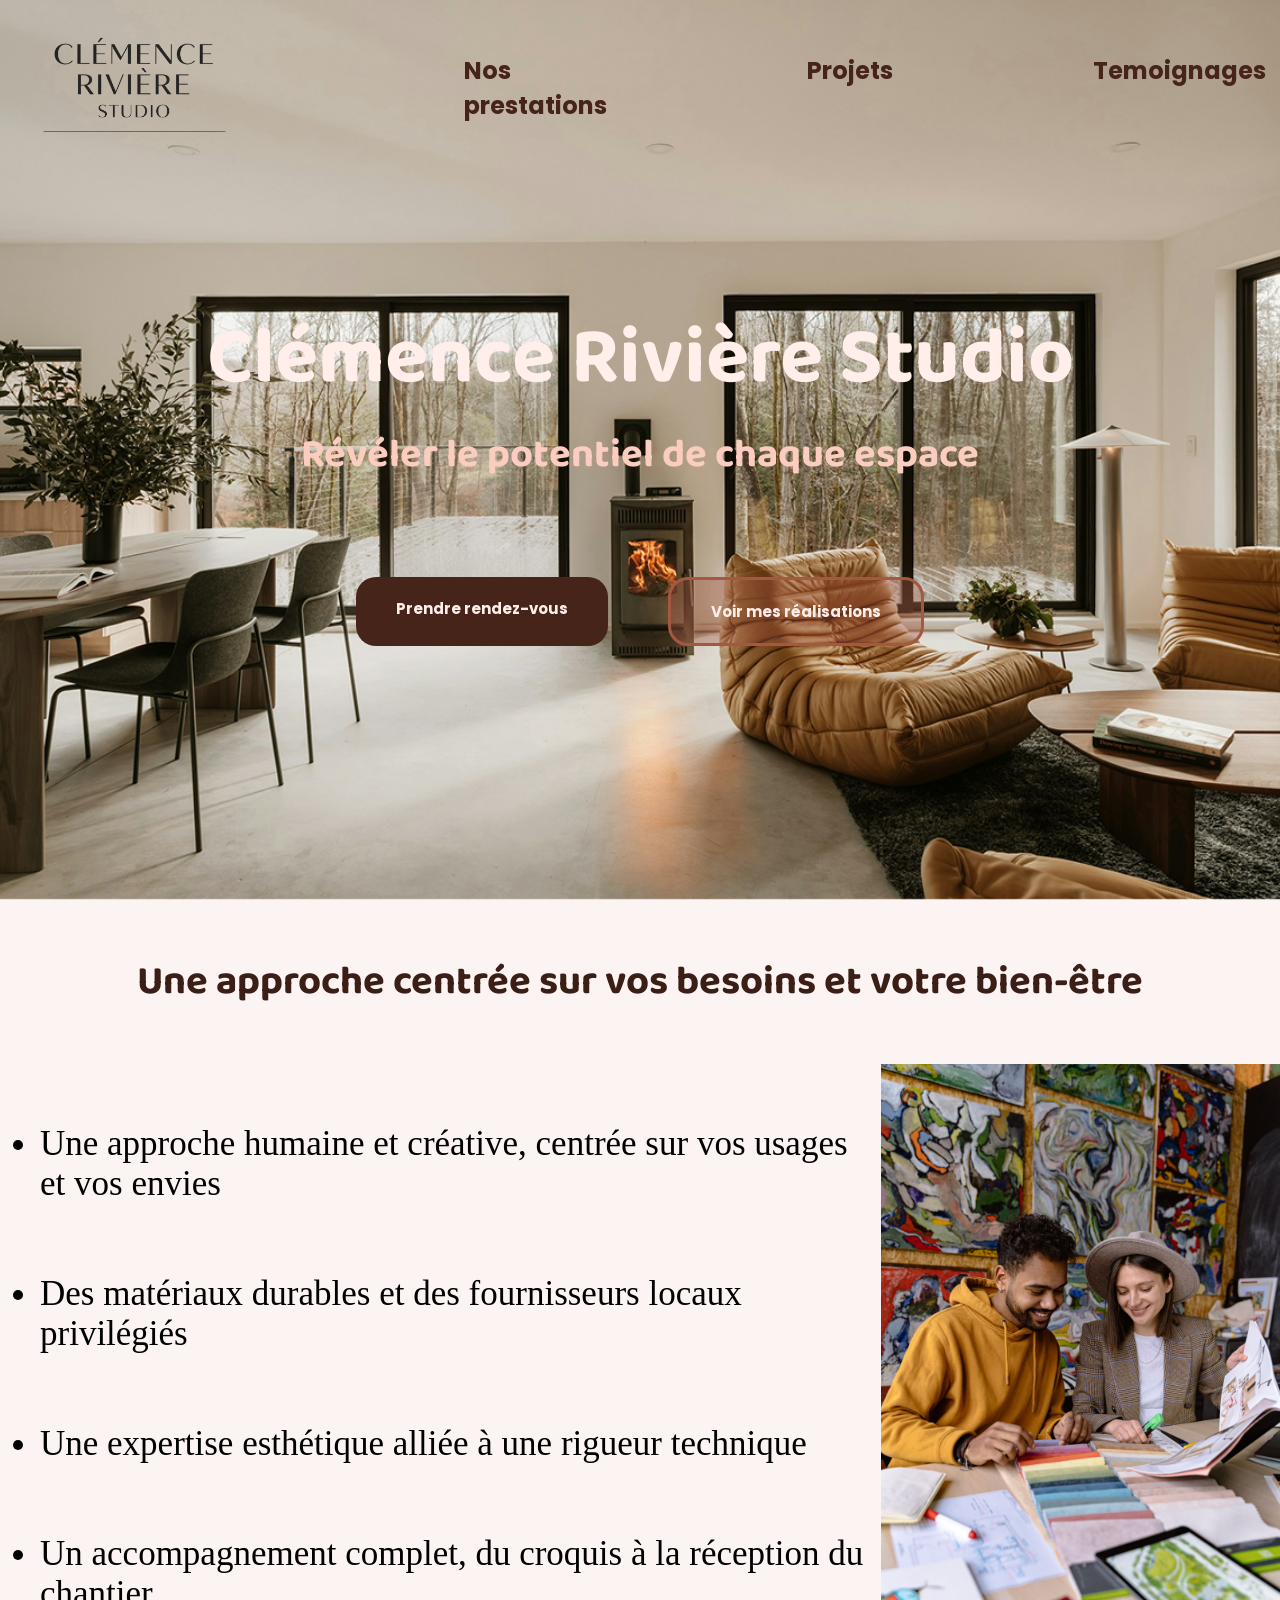
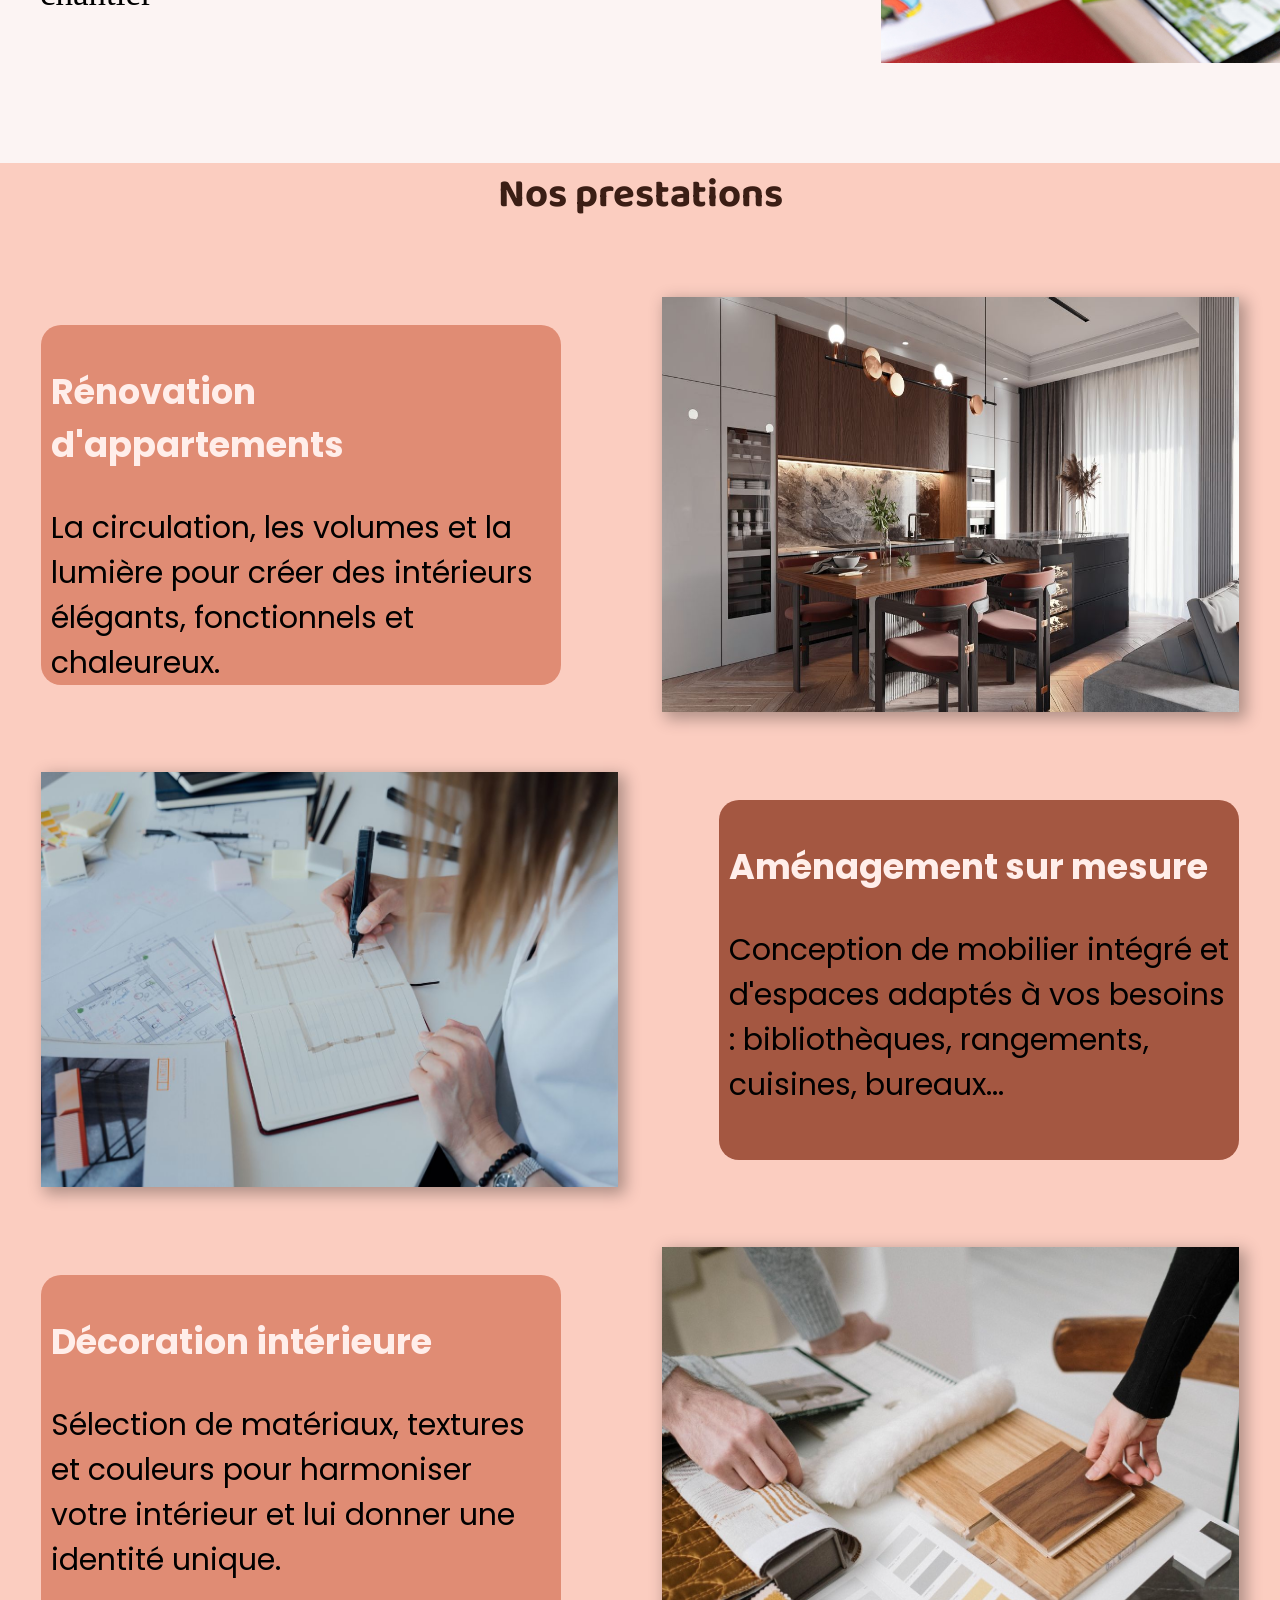
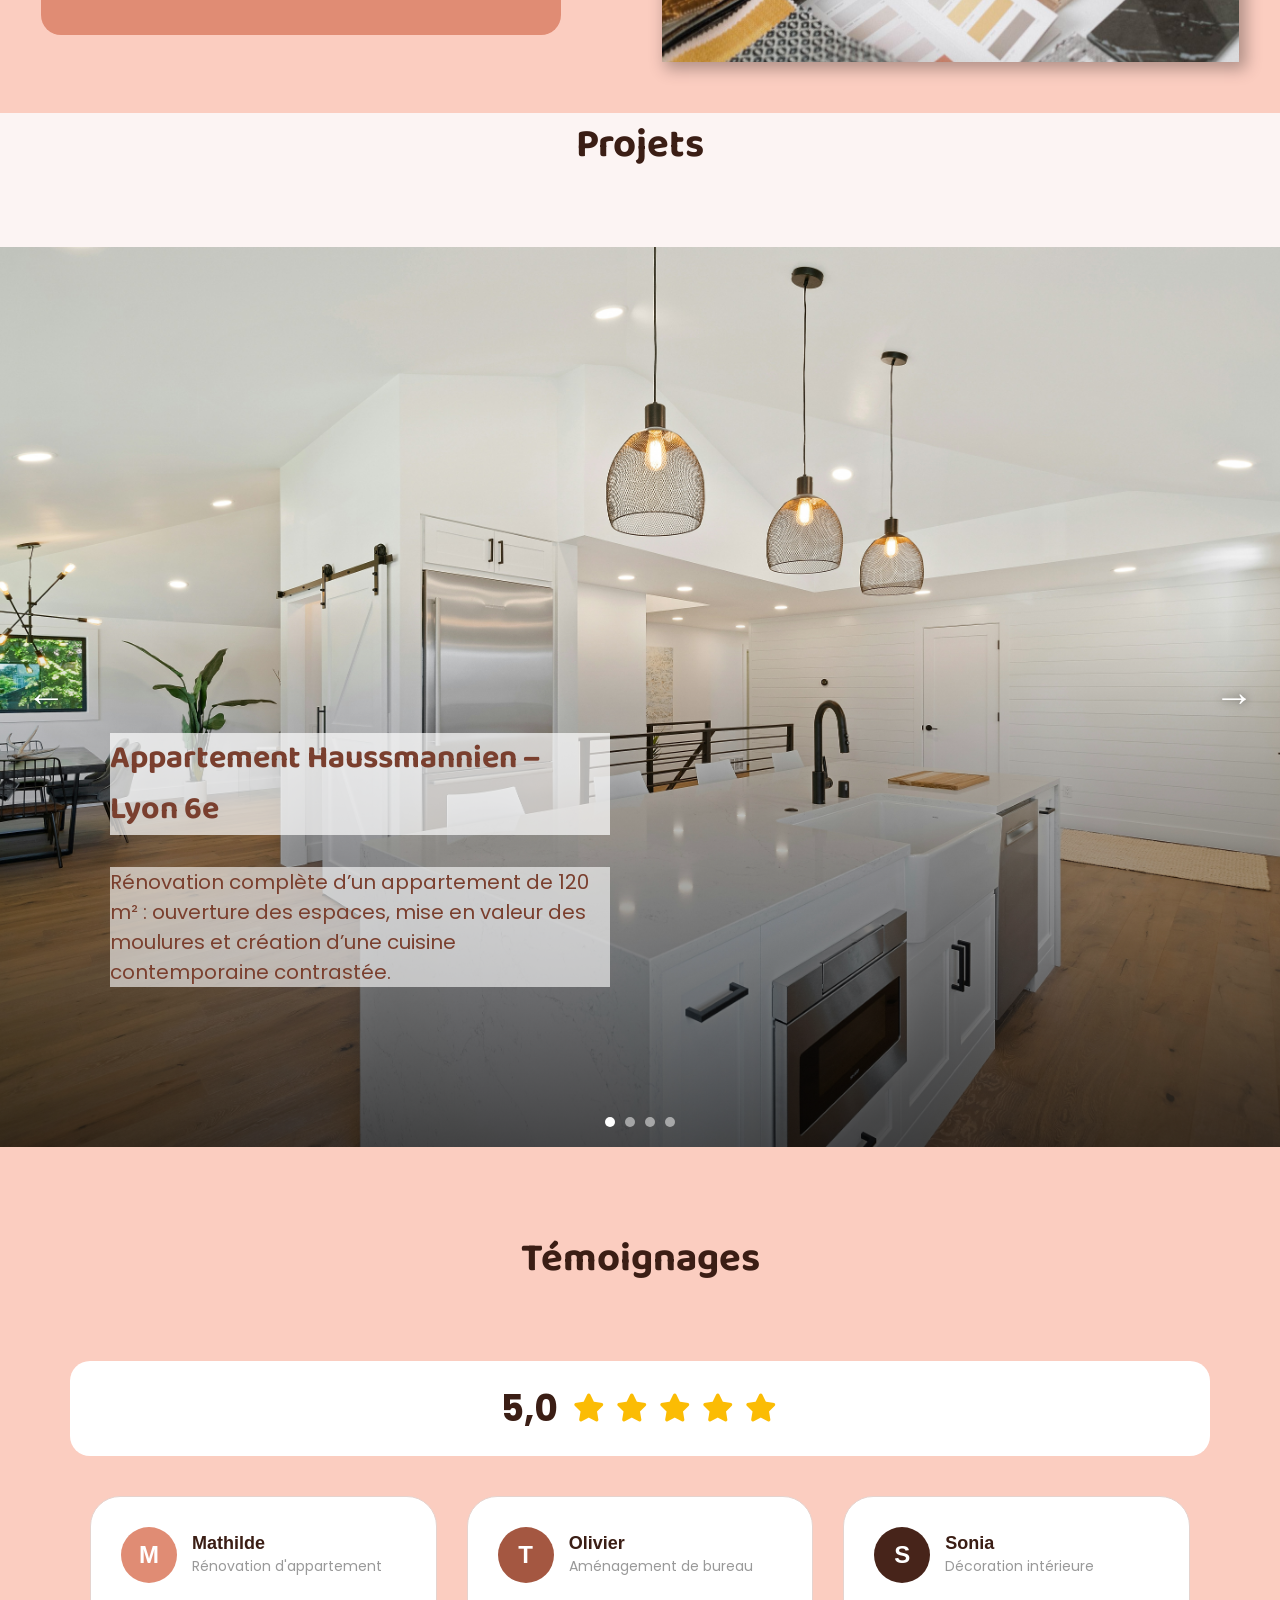
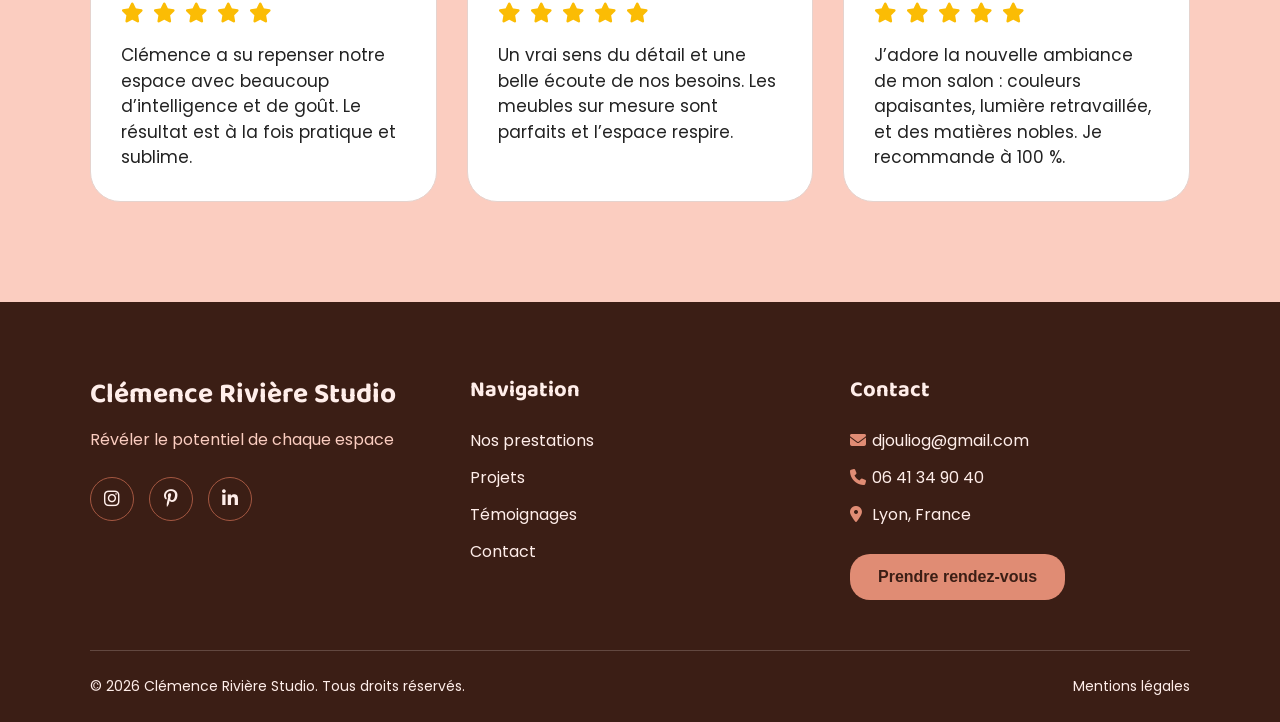
==== commit 1a09541d: "projet fini" ====
--- a/index(1).html
+++ b/index(1).html
@@ -5,6 +5,7 @@
     <meta name="viewport" content="width=device-width, initial-scale=1.0" />
     <title>Document</title>
     <link rel="stylesheet" href="style.css" />
+    <link rel="stylesheet" href="https://cdnjs.cloudflare.com/ajax/libs/font-awesome/6.5.1/css/all.min.css" />
     <link rel="preconnect" href="https://fonts.googleapis.com" />
     <link rel="preconnect" href="https://fonts.gstatic.com" crossorigin />
     <link
@@ -18,9 +19,9 @@
         ><img src="/asset/logo.png" alt="" width="259px" height="169px"
       /></a>
       <nav>
-        <a href="">Nos prestations</a>
-        <a href="">Projets</a>
-        <a href="">Temoignages</a>
+        <a href="#Nos prestations">Nos prestations</a>
+        <a href="#Projets">Projets</a>
+        <a href="#temoignages">Temoignages</a>
         <a href="">Contact</a>
       </nav>
     </header>
@@ -64,7 +65,7 @@
           />
         </div>
       </section>
-      <section class="prestation">
+      <section class="prestation" id="Nos prestations">
         <h2 class="titre-prestation">Nos prestations</h2>
         <div class="Rénovation">
           <div class="texte">
@@ -115,7 +116,7 @@
           />
         </div>
       </section>
-      <section class="Projets">
+      <section class="Projets" id="Projets">
         <h2 class="titre-prestation">Projets</h2>
         <section class="slider">
           <div class="slides">
@@ -164,36 +165,121 @@
           <div class="points"></div>
         </section>
       </section>
-      <section class="commentair">
-        <div class="container4">
-            <img class="blanc" src="/asset/jean-luc-benazet-oOvzE2L-n1A-unsplash.jpg" alt=""  width="399px"
-            height="599px">
-            <div class="textes">
-              <h2>Témoignages de nos clients</h2>
-              <div class="texte-flex">
-                <div class="textes2">
-                <h3>
-                  Mathilde
-                </h3>
-                <h4> Rénovation d'appartement</h4>
-                <p> Clémence a su repenser notre espace avec beaucoup d’intelligence et de goût. Le résultat est à la fois pratique et sublime.</p>
-              </div>
-              <div class="texte3">
-                  <h3>Olivier</h3>
-                  <h4>Aménagement de bureau</h4>
-                  <p> Un vrai sens du détail et une belle écoute de nos besoins. Les meubles sur mesure sont parfaits et l’espace respire.</p>
-              </div>
-                <div class="texte4">
-                <h3>Sonia</h3>
-                <h4>Décoration intérieure</h4>
-                <p>J’adore la nouvelle ambiance de mon salon : couleurs apaisantes, lumière retravaillée, et des matières nobles. Je recommande à 100 %.</p>
-              </div>
-              </div>
-            </div>
-          </div>
-        </div>
-      </section>
+      <section class="temoignages" id="temoignages">
+  <h2 class="titre-prestation">Témoignages</h2>
+
+  <div class="note-globale">
+    <span class="note">5,0</span>
+    <div class="etoiles" role="img" aria-label="Note moyenne : 5 sur 5">
+      <i class="fa-solid fa-star"></i>
+      <i class="fa-solid fa-star"></i>
+      <i class="fa-solid fa-star"></i>
+      <i class="fa-solid fa-star"></i>
+      <i class="fa-solid fa-star"></i>
+    </div>
+  </div>
+
+  <div class="avis-liste">
+    <div class="avis">
+      <div class="avis-entete">
+        <div class="avatar">M</div>
+        <div>
+          <p class="avis-nom">Mathilde</p>
+          <p class="avis-info">Rénovation d'appartement</p>
+        </div>
+      </div>
+      <div class="etoiles" role="img" aria-label="Note : 5 sur 5">
+        <i class="fa-solid fa-star"></i>
+        <i class="fa-solid fa-star"></i>
+        <i class="fa-solid fa-star"></i>
+        <i class="fa-solid fa-star"></i>
+        <i class="fa-solid fa-star"></i>
+      </div>
+      <p class="avis-texte">
+        Clémence a su repenser notre espace avec beaucoup d’intelligence et de goût. Le résultat est à la fois pratique et sublime.
+      </p>
+    </div>
+
+    <div class="avis">
+      <div class="avis-entete">
+        <div class="avatar">T</div>
+        <div>
+          <p class="avis-nom"> Olivier</p>
+          <p class="avis-info">Aménagement de bureau</p>
+        </div>
+      </div>
+      <div class="etoiles" role="img" aria-label="Note : 5 sur 5">
+        <i class="fa-solid fa-star"></i>
+        <i class="fa-solid fa-star"></i>
+        <i class="fa-solid fa-star"></i>
+        <i class="fa-solid fa-star"></i>
+        <i class="fa-solid fa-star"></i>
+      </div>
+      <p class="avis-texte">
+        Un vrai sens du détail et une belle écoute de nos besoins. Les meubles sur mesure sont parfaits et l’espace respire.
+      </p>
+    </div>
+
+    <div class="avis">
+      <div class="avis-entete">
+        <div class="avatar">S</div>
+        <div>
+          <p class="avis-nom">Sonia</p>
+          <p class="avis-info">Décoration intérieure</p>
+        </div>
+      </div>
+      <div class="etoiles" role="img" aria-label="Note : 5 sur 5">
+        <i class="fa-solid fa-star"></i>
+        <i class="fa-solid fa-star"></i>
+        <i class="fa-solid fa-star"></i>
+        <i class="fa-solid fa-star"></i>
+        <i class="fa-solid fa-star"></i>
+      </div>
+      <p class="avis-texte">
+        J’adore la nouvelle ambiance de mon salon : couleurs apaisantes, lumière retravaillée, et des matières nobles. Je recommande à 100 %.
+      </p>
+    </div>
+  </div>
+</section>
     </main>
+    <footer class="footer" id="contact">
+  <div class="footer-contenu">
+    <div class="footer-colonne">
+      <p class="footer-nom">Clémence Rivière Studio</p>
+      <p class="footer-slogan">Révéler le potentiel de chaque espace</p>
+      <div class="reseaux">
+        <a href="#" aria-label="Instagram"><i class="fa-brands fa-instagram"></i></a>
+        <a href="#" aria-label="Pinterest"><i class="fa-brands fa-pinterest-p"></i></a>
+        <a href="#" aria-label="LinkedIn"><i class="fa-brands fa-linkedin-in"></i></a>
+      </div>
+    </div>
+
+    <div class="footer-colonne">
+      <h3>Navigation</h3>
+      <ul>
+        <li><a href="#prestations">Nos prestations</a></li>
+        <li><a href="#projets">Projets</a></li>
+        <li><a href="#temoignages">Témoignages</a></li>
+        <li><a href="#contact">Contact</a></li>
+      </ul>
+    </div>
+
+    <div class="footer-colonne">
+      <h3>Contact</h3>
+      <ul>
+        <li><i class="fa-solid fa-envelope"></i><a href="mailto:contact@exemple.fr">djouliog@gmail.com</a></li>
+        <li><i class="fa-solid fa-phone"></i><a href="tel:+33600000000">06 41 34 90 40</a></li>
+        <li><i class="fa-solid fa-location-dot"></i>Lyon, France</li>
+      </ul>
+      <a class="footer-rdv" href="#">Prendre rendez-vous</a>
+    </div>
+  </div>
+
+  <div class="footer-bas">
+    <p>© 2026 Clémence Rivière Studio. Tous droits réservés.</p>
+    <a href="mentions-legales.html">Mentions légales</a>
+  </div>
+</footer> 
     <script src="app.js"></script>
   </body>
 </html>
--- a/style.css
+++ b/style.css
@@ -225,24 +225,29 @@
 
 /* texte sur l'image */
 .legende {
+  background: linear-gradient(to top, rgba(0, 0, 0, 0.65), transparent);
   position: absolute;
   left: 0;
   right: 0;
   bottom: 0;
   padding: 100px 40px 60px;
-  color: #ffeeea;
-  background: linear-gradient(to top, rgba(0, 0, 0, 0.65), transparent);
+  color: #7A3F2E;
 }
 .legende h3 {
-  margin: 0 0 8px;
+  color: #7A3F2E;
+  width: 500px;
+  background-color: rgba(255, 255, 255, 0.696);
+  margin-left: 70px;
   font-family: "Baloo 2", sans-serif;
   font-size: 32px;
 }
 .legende p {
-  margin: 0;
+  background-color: rgba(255, 255, 255, 0.603);
+   margin-left: 70px;
+   margin-bottom: 100px;
   max-width: 500px;
   font-family: "Poppins", sans-serif;
-  font-size: 16px;
+  font-size: 20px;
 }
 
 
@@ -281,58 +286,199 @@
 .Projets{
   background-color: #fcf4f3;
 }
-.commentair{
-  background-color: #fcf4f3;
-  height: 2000px;
-}
-.container4{
-display: flex;
-
-padding-top: 50px;
-}
-.textes2{
-margin-left: 300px;
-  width: 300px;
+.temoignages {
+  background-color: #FBCDC0;
+  padding: 80px 40px 100px;
+}
+
+/* bloc note */
+.note-globale {
+  display: flex;
+  align-items: center;
+  justify-content: center;
+  gap: 15px;
+  max-width: 1100px;
+  margin: 0 auto 40px;
+  padding: 20px;
+  background-color: #ffffff;
+  border-radius: 20px;
+}
+.note {
+  font-family: "Poppins", sans-serif;
+  font-weight: 700;
+  font-size: 36px;
+  color: #3B1E15;
+}
+.etoiles {
+  color: #FBBC04;
+  font-size: 28px;
+  letter-spacing: 2px;
+}
+
+/* cartes */
+.avis-liste {
+  display: flex;
+  flex-wrap: wrap;
+  justify-content: center;
+  gap: 30px;
+  max-width: 1100px;
+  margin: 0 auto;
+}
+.avis {
+  box-sizing: border-box;
+  flex: 1 1 300px;
+  max-width: 350px;
+  padding: 30px;
+  background-color: #ffffff;
+  border: 1px solid #e5d3ce;
+  border-radius: 30px;
+  font-family: "Poppins", sans-serif;
+}
+.avis-entete {
+  display: flex;
+  align-items: center;
+  gap: 15px;
+  margin-bottom: 15px;
+}
+.avatar {
+  flex-shrink: 0;
+  width: 56px;
+  height: 56px;
+  display: flex;
+  align-items: center;
+  justify-content: center;
+  border-radius: 50%;
+  background-color: #E08C74;
+  color: #ffffff;
+  font-weight: 600;
+  font-size: 24px;
+}
+.avis:nth-child(2) .avatar { background-color: #A45741; }
+.avis:nth-child(3) .avatar { background-color: #47241a; }
+
+.avis-nom {
+  margin: 0;
+  font-weight: 600;
+  font-size: 18px;
+  color: #3B1E15;
+}
+.avis-info {
+  margin: 2px 0 0;
+  font-size: 14px;
+  color: #999;
+}
+.avis .etoiles {
   font-size: 20px;
-  font-family: "Poppins", sans-serif;
-  padding: 20px;
-  background-color: #603124;
+}
+.avis-texte {
+  margin: 15px 0 0;
+  font-size: 17px;
+  line-height: 1.5;
+  color: #222;
+}
+.footer {
+  background-color: #3B1E15;
+  color: #ffeeea;
+  font-family: "Poppins", sans-serif;
+  padding: 70px 40px 0;
+}
+.footer-contenu {
+  display: flex;
+  flex-wrap: wrap;
+  justify-content: space-between;
+  gap: 40px;
+  max-width: 1100px;
+  margin: 0 auto;
+}
+.footer-colonne {
+  flex: 1 1 250px;
+}
+.footer-nom {
+  margin: 0 0 10px;
+  font-family: "Baloo 2", sans-serif;
+  font-size: 28px;
+  font-weight: 700;
+}
+.footer-slogan {
+  margin: 0 0 25px;
+  color: #fbcdc0;
+}
+.footer h3 {
+  margin: 0 0 20px;
+  font-family: "Baloo 2", sans-serif;
+  font-size: 22px;
+}
+
+/* listes */
+.footer ul {
+  list-style: none;
+  margin: 0;
+  padding: 0;
+}
+.footer li {
+  padding-top: 0;            /* annule le li { padding-top: 30px } global */
+  margin-bottom: 12px;
+}
+.footer li i {
+  width: 22px;
+  color: #E08C74;
+}
+.footer a {
+  color: #ffeeea;
+  text-decoration: none;
+}
+.footer a:hover {
+  color: #E08C74;
+}
+
+/* réseaux sociaux */
+.reseaux {
+  display: flex;
+  gap: 15px;
+}
+.reseaux a {
+  width: 42px;
+  height: 42px;
+  display: flex;
+  align-items: center;
+  justify-content: center;
+  border: 1px solid #A45741;
+  border-radius: 50%;
+  font-size: 18px;
+  transition: background-color 0.3s ease;
+}
+.reseaux a:hover {
+  background-color: #A45741;
+  color: #ffeeea;
+}
+
+/* bouton rendez-vous */
+.footer a.footer-rdv {
+  display: inline-block;
+  margin-top: 15px;
+  padding: 14px 28px;
   border-radius: 20px;
-}
-.textes2 p{
-  color: #FBCDC0;
-}
-.texte-flex .textes2{
-  background-color: #7A3F2E;
-
-}
-.texte3{
-  margin-left: 0px;
-  width: 300px;
-  font-size: 20px;
-  font-family: "Poppins", sans-serif;
-  padding: 20px;
-  background-color: #603124;
-  border-radius: 20px;
-}
-.texte-flex{
-  gap: 100px;
+  background-color: #E08C74;
+  color: #3B1E15;
+  font-weight: 600;
+}
+.footer a.footer-rdv:hover {
+  background-color: #fbcdc0;
+  color: #3B1E15;
+}
+
+/* barre du bas */
+.footer-bas {
   display: flex;
   flex-wrap: wrap;
-}
-.texte4{
-   margin-left: 500px;
-  width: 300px;
-  font-size: 20px;
-  font-family: "Poppins", sans-serif;
-  padding: 20px;
-  background-color: #603124;
-  border-radius: 20px;
-}
-.textes h2{
-  margin-left: 400px;
-}
-.blanc{
-  margin-top: 100px;
-  margin-left: 40px;
+  justify-content: space-between;
+  gap: 10px;
+  max-width: 1100px;
+  margin: 50px auto 0;
+  padding: 25px 0;
+  border-top: 1px solid rgba(255, 238, 234, 0.2);
+  font-size: 14px;
+}
+.footer-bas p {
+  margin: 0;
 }
